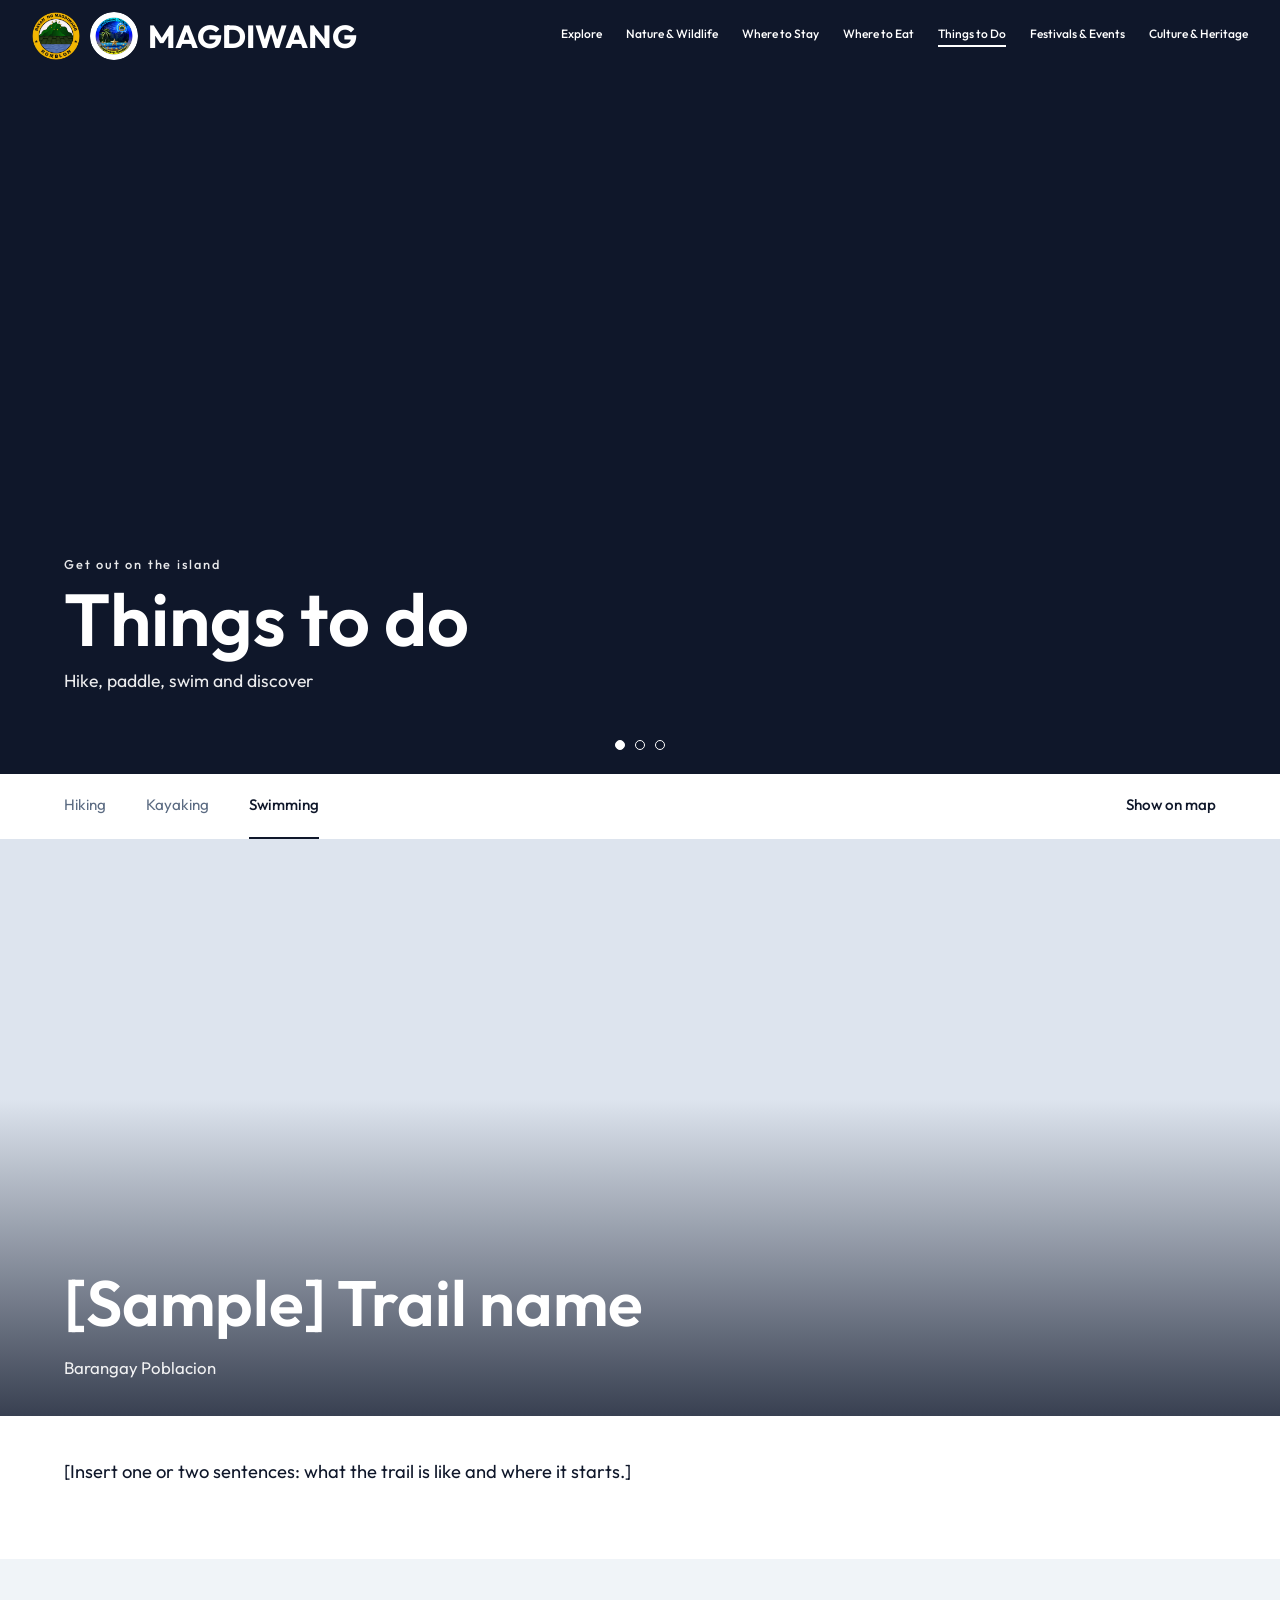
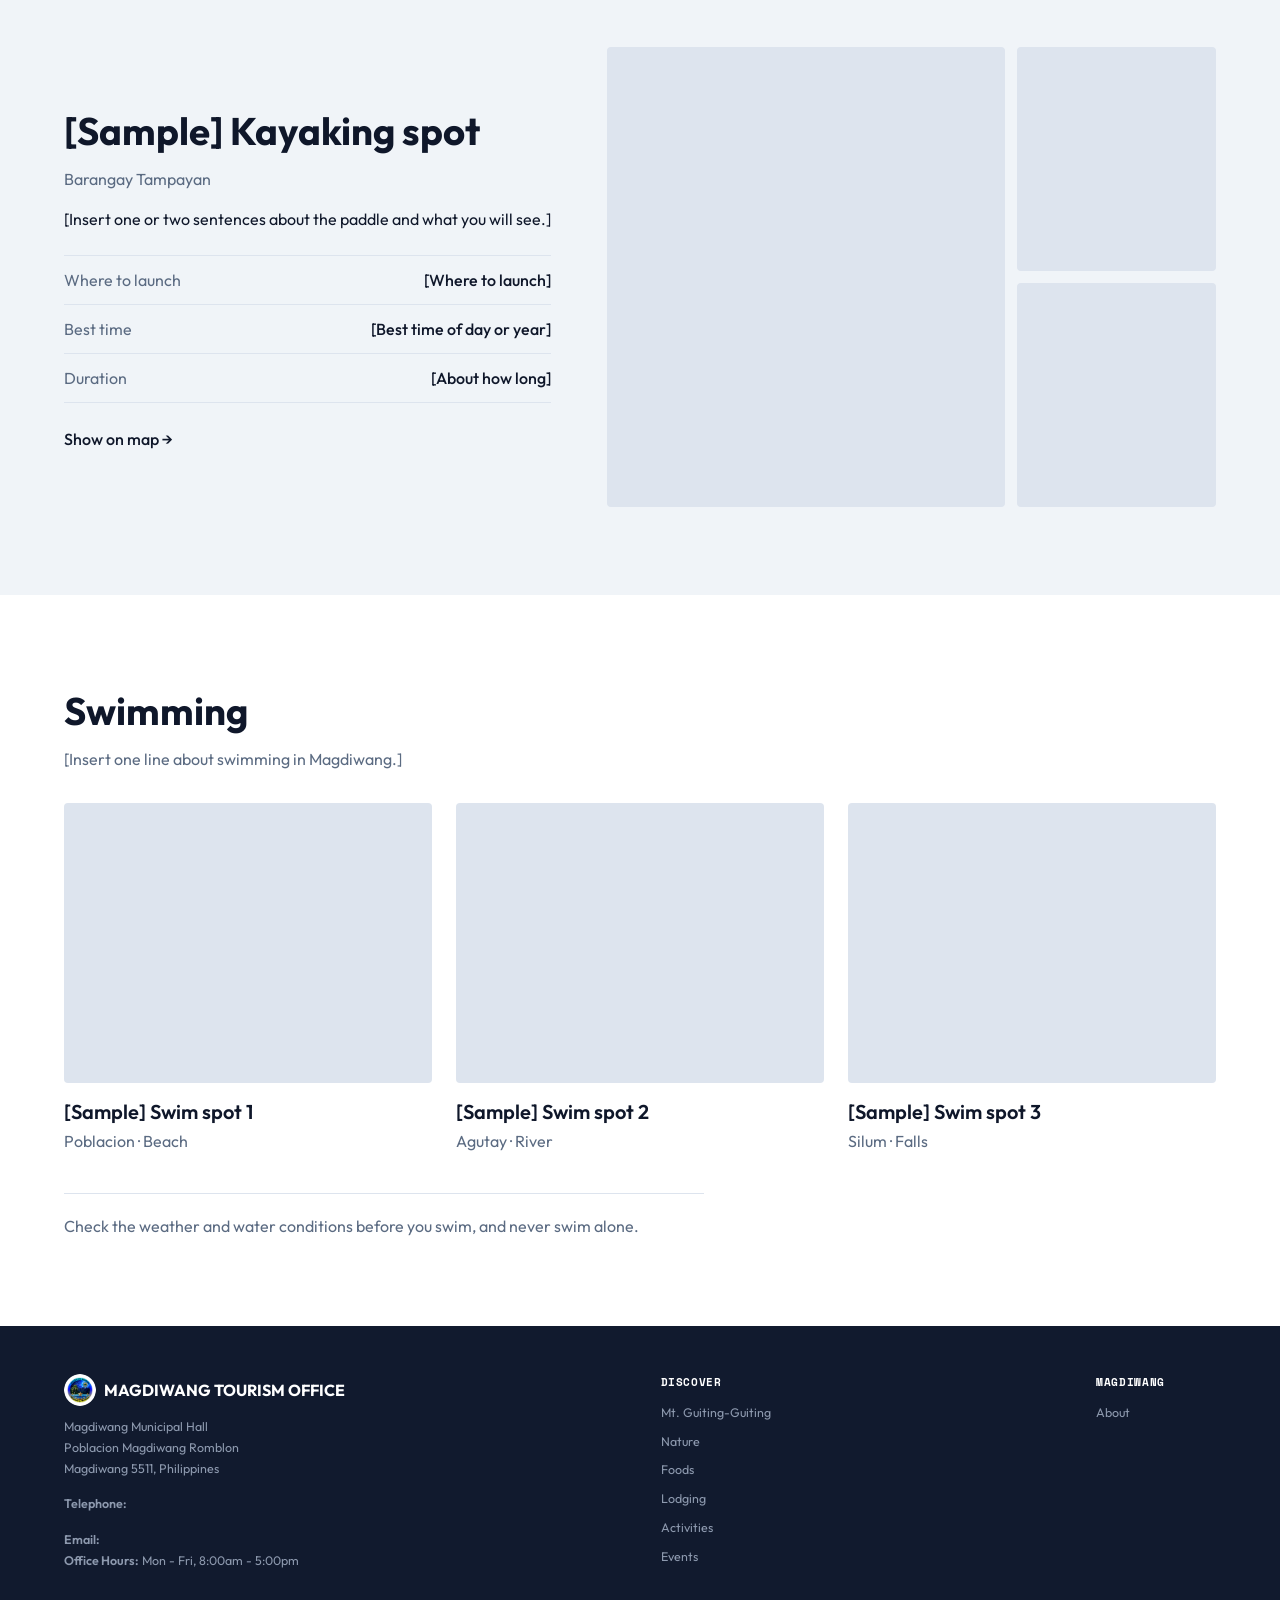
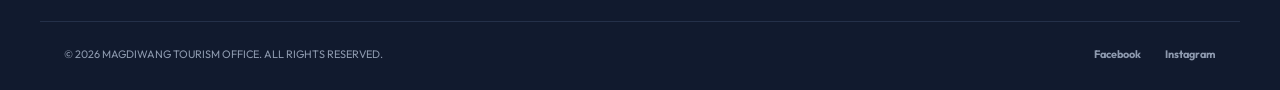
==== html/activities.html @ d54a593f "added a pwa feature for offline viewing" ====
<!DOCTYPE html>
<html lang="en">
<head>
  <meta charset="utf-8">
  <meta name="viewport" content="width=device-width, initial-scale=1">
  <title>Activities | Magdiwang Tourism Office</title>
  <meta name="description" content="Hiking, kayaking and swimming in Magdiwang, Sibuyan Island, Romblon.">
  <meta name="theme-color" content="#0f172a">
  <link rel="manifest" href="../manifest.webmanifest">
  <link rel="icon" type="image/x-icon" href="../assets/tourism-logo.ico">
  <link rel="preconnect" href="https://fonts.googleapis.com">
  <link rel="preconnect" href="https://fonts.gstatic.com" crossorigin>
  <link href="https://fonts.googleapis.com/css2?family=Outfit:wght@300;400;500;600;700&family=Space+Mono:wght@700&family=Permanent+Marker&display=swap" rel="stylesheet">
  <link rel="stylesheet" href="../style/index.css">
  <link rel="stylesheet" href="../style/activities.css">
</head>
<body>

  <header class="nav">
    <a class="nav__logos" href="../index.html" aria-label="Magdiwang Tourism home">
      <img src="../assets/Magdiwang-seal.png" alt="Municipality of Magdiwang seal">
      <img src="../assets/tourism-logo.png" alt="Magdiwang Tourism logo">
      <h1>MAGDIWANG</h1>
    </a>
    <button class="nav__toggle" aria-label="Toggle menu" aria-expanded="false">&#9776;</button>
    <nav class="nav__links" id="menu">
        <a href="explore.html">Explore</a>
        <a href="nature.html">Nature & Wildlife</a>
        <a href="lodging.html">Where to Stay</a>
        <a href="foods.html">Where to Eat</a>
        <a href="activities.html" aria-current="page">Things to Do</a>
        <a href="events.html">Festivals & Events</a>
        <a href="culture.html">Culture & Heritage</a>
    </nav>
  </header>

  <main>
    <section class="ahero" aria-roledescription="carousel" aria-label="Photos of activities in Magdiwang">
      <div class="ahero__track" id="slides">
        <div class="ahero__slide" style="background-image:url('../assets/activities-hero-1.webp')"></div>
        <div class="ahero__slide" style="background-image:url('../assets/activities-hero-2.webp')"></div>
        <div class="ahero__slide" style="background-image:url('../assets/activities-hero-3.webp')"></div>
      </div>
      <div class="ahero__text">
        <p class="ahero__eyebrow">Get out on the island</p>
        <h1>Things to do</h1>
        <p>Hike, paddle, swim and discover</p>
      </div>
      <div class="ahero__dots" id="dots" role="group" aria-label="Choose a photo"></div>
    </section>

    <div class="asub">
      <div class="wrap asub__in" id="subnav">
        <a href="#hiking" class="on">Hiking</a>
        <a href="#kayaking">Kayaking</a>
        <a href="#swimming">Swimming</a>
        <a class="asub__map" href="../index.html#map-section">Show on map</a>
      </div>
    </div>

    <section class="hike" id="hiking" aria-labelledby="hike-title">
      <div class="hike__photo" id="hike-photo" role="img" aria-label="Hiking trail">
        <div class="wrap hike__label"><h2 id="hike-title"></h2><p id="hike-place"></p></div>
      </div>
      <div class="wrap"><p class="hike__desc" id="hike-desc"></p></div>
    </section>

    <section class="kayak" id="kayaking" aria-labelledby="kayak-title">
      <div class="wrap kayak__grid">
        <div class="kayak__text">
          <h2 id="kayak-title"></h2>
          <p class="kayak__place" id="kayak-place"></p>
          <p id="kayak-desc"></p>
          <dl class="kayak__facts" id="kayak-facts"></dl>
          <a class="kayak__map" href="../index.html#map-section">Show on map &rarr;</a>
        </div>
        <div class="kayak__photos" id="kayak-photos"></div>
      </div>
    </section>

    <section class="swim" id="swimming" aria-labelledby="swim-title">
      <div class="wrap">
        <h2 id="swim-title">Swimming</h2>
        <p class="lead" id="swim-intro"></p>
        <div class="swim__row" id="swim-row"></div>
        <p class="swim__note" id="swim-note"></p>
      </div>
    </section>
  </main>

  <footer class="footer" id="contact">
    <div class="wrap footer__grid">
      <div class="footer__office">
        <div class="footer__brand">
          <img src="../assets/tourism-logo.png" alt="">
          <strong>MAGDIWANG TOURISM OFFICE</strong>
        </div>
        <p>Magdiwang Municipal Hall<br>Poblacion Magdiwang Romblon<br>Magdiwang 5511, Philippines</p>
        <p class="footer__contact"><b>Telephone:</b></p>
        <p class="footer__contact"><b>Email:</b><br><b>Office Hours:</b> Mon - Fri, 8:00am - 5:00pm</p>
      </div>
      <div class="footer__col">
        <h4>DISCOVER</h4>
        <a href="../index.html#tourist-spot">Mt. Guiting-Guiting</a>
        <a href="../index.html#nature">Nature</a>
        <a href="foods.html">Foods</a>
        <a href="lodging.html">Lodging</a>
        <a href="activities.html">Activities</a>
        <a href="../index.html#events">Events</a>
      </div>
      <div class="footer__col">
        <h4>MAGDIWANG</h4>
        <a href="../index.html#about">About</a>
      </div>
    </div>
    <div class="wrap footer__bottom">
      <span>&copy; <span id="year">2026</span> MAGDIWANG TOURISM OFFICE. ALL RIGHTS RESERVED.</span>
      <span class="footer__social"><a href="https://www.facebook.com/profile.php?id=61583923357666">Facebook</a><a href="#">Instagram</a></span>
    </div>
  </footer>

  <script src="../data/activities.js"></script>
  <script src="../js/main.js"></script>
  <script src="../js/activities.js"></script>
</body>
</html>
---- style/index.css ----
:root {
  --navy: #0f172a;
  --navy-2: #111a2e;
  --bg-soft: #f0f4f8;
  --text: #0f172a;
  --muted: #5b6b82;
  --font: "Outfit", system-ui, -apple-system, "Segoe UI", sans-serif;
  --font-mono: "Space Mono", ui-monospace, monospace;
  --font-brand: "Permanent Marker", "Outfit", sans-serif; /* swap for your brand font or logo image */
  --radius: 14px;
}
 
* { box-sizing: border-box; margin: 0; padding: 0; }
html { scroll-behavior: smooth; scroll-padding-top: 72px; }
body { font-family: var(--font); color: var(--text); background: #fff; line-height: 1.5; }
img { display: block; max-width: 100%; }
a { color: inherit; text-decoration: none; }
.wrap { max-width: 1200px; margin: 0 auto; padding: 0 24px; }
 
/* Nav */
.nav {
  position: sticky; top: 0; z-index: 50; height: 72px;
  display: flex; align-items: center; justify-content: space-between;
  padding: 0 32px; background: var(--navy); color: #fff;
}
.nav__logos { display: flex; gap: 10px; }
.nav__logos img { width: 48px; height: 48px; object-fit: contain; border-radius: 50%; }
.nav__links { display: flex; gap: 24px; font-size: 12px; font-weight: 500; }
.nav__links a:hover { opacity: .75; }
.nav__toggle { display: none; background: none; border: 0; color: #fff; font-size: 26px; cursor: pointer; }
 
/* Hero */
/* Hero (sliding) */
.hero {
  position: relative; min-height: 100vh; overflow: hidden;
  display: grid; place-items: center; text-align: center; color: #fff;
  background: var(--navy); padding: 80px 24px;
}
.hero__track { position: absolute; inset: 0; }
.hero__slide {
  position: absolute; inset: 0;
  background-size: cover; background-position: center;
  opacity: 0; transition: opacity 1.2s ease;
}
.hero__slide.on { opacity: 1; }
@media (prefers-reduced-motion: reduce) { .hero__slide { transition: none; } }
.hero::before { content: ""; position: absolute; inset: 0; z-index: 1; background: linear-gradient(rgba(15,23,42,.45), rgba(15,23,42,.55)); }
.hero__text { position: relative; z-index: 2; }
.hero__dots { position: absolute; z-index: 3; left: 0; right: 0; bottom: 24px; display: flex; justify-content: center; gap: 10px; }
.hero__dots button { width: 10px; height: 10px; padding: 0; border-radius: 50%; border: 1.5px solid #fff; background: transparent; cursor: pointer; }
.hero__dots button[aria-current="true"] { background: #fff; }
@media (prefers-reduced-motion: reduce) { .hero__track { transition: none; } }
.hero h1 { display: flex; flex-direction: column; font-weight: 300; }
.hero__light { font-size: clamp(2rem, 6vw, 3.6rem); letter-spacing: .04em; }
.hero__brand { font-family: var(--font-brand); font-size: clamp(2.6rem, 8vw, 5rem); font-style: italic; letter-spacing: .02em; line-height: 1.1; }
.hero p { margin: 18px 0 32px; font-size: 1.05rem; opacity: .9; }
.hero__btns { display: flex; gap: 16px; justify-content: center; flex-wrap: wrap; }
 
.btn {
  display: inline-block; padding: 14px 32px; border-radius: 999px;
  font-size: .95rem; font-weight: 500; transition: background .2s, color .2s;
}
.btn--outline { border: 1.5px solid rgba(255,255,255,.85); color: #fff; }
.btn--outline:hover { background: #fff; color: var(--navy); }
.btn--white { background: #fff; color: var(--navy); border-radius: 4px; padding: 12px 24px; font-size: .85rem; }
.btn--white:hover { background: #e2e8f0; }
 
/* Discover */
.discover { background: var(--bg-soft); padding: 90px 0; }
.discover h2, .gallery h2 { font-size: 2.2rem; font-weight: 700; }
.lead { color: var(--muted); margin: 8px 0 48px; }
.cards { display: grid; grid-template-columns: repeat(3, 1fr); gap: 24px; }
.card {
  position: relative; aspect-ratio: 1 / 1.04; overflow: hidden; border-radius: var(--radius);
  background: var(--navy); color: #fff; display: flex; align-items: flex-end;
  box-shadow: 0 6px 18px rgba(15,23,42,.18); transition: transform .25s;
}
.card:hover { transform: translateY(-4px); }
.card img { position: absolute; inset: 0; width: 100%; height: 100%; object-fit: cover; transition: transform .5s; }
.card:hover img { transform: scale(1.05); }
.card::after { content: ""; position: absolute; inset: 0; background: linear-gradient(to top, rgba(10,16,30,.88) 5%, rgba(10,16,30,.1) 65%); }
.card__body { position: relative; z-index: 2; padding: 22px; }
.pill {
  position: absolute; top: 16px; right: 16px; z-index: 2; padding: 4px 14px;
  border: 1px solid rgba(255,255,255,.8); border-radius: 999px; font-size: .78rem;
  background: rgba(255,255,255,.12); backdrop-filter: blur(4px);
}
.meta { display: flex; justify-content: space-between; font-family: var(--font-mono); font-size: .62rem; letter-spacing: .04em; opacity: .9; }
.card h3 { font-size: 1.5rem; margin: 4px 0 6px; font-weight: 600; }
.card p { font-size: .82rem; line-height: 1.45; opacity: .92; }
 
/* About */
.about {
  min-height: 380px; display: flex; align-items: flex-start; padding: 40px 0; color: #fff;
  background: linear-gradient(rgba(11, 13, 19, 0.80), rgba(11, 13, 19, 0.80)), url("../assets/about.webp") center / cover, #2a303b;
}
.about h2 { font-size: 2.2rem; font-weight: 700; margin-bottom: 18px; }
 
/* CTA */
.cta {
  text-align: center; color: #fff; padding: 100px 24px; min-height: 320px;
  background: linear-gradient(rgba(15,23,42,.55), rgba(15,23,42,.65)), url("../assets/cta.webp") center / cover, var(--navy);
}
.cta h2 { font-size: clamp(1.7rem, 4vw, 2.2rem); max-width: 520px; margin: 0 auto 14px; font-weight: 600; }
.cta p { margin-bottom: 22px; font-size: .9rem; }
 
/* Footer */
.footer { background: var(--navy-2); color: #cbd5e1; padding: 48px 0 28px; font-size: .78rem; }
.footer__grid { display: flex; justify-content: space-between; gap: 40px; flex-wrap: wrap; }
.footer__brand { display: flex; align-items: center; gap: 8px; color: #fff; font-size: 1rem; margin-bottom: 10px; }
.footer__brand img { width: 32px; height: 32px; border-radius: 50%; }
.footer__office p { margin-bottom: 14px; color: #8d99ae; line-height: 1.7; }
.footer__contact b { color: #8d99ae; font-weight: 600; }
.footer__col { display: flex; flex-direction: column; gap: 10px; min-width: 120px; }
.footer__col h4 { font-family: var(--font-mono); font-size: .68rem; color: #fff; letter-spacing: .06em; margin-bottom: 4px; }
.footer__col a { color: #8d99ae; }
.footer__col a:hover { color: #fff; }
.footer__bottom {
  display: flex; justify-content: space-between; gap: 16px; flex-wrap: wrap;
  margin-top: 36px; padding-top: 24px; border-top: 1px solid #243049; font-size: .68rem; color: #8d99ae;
}
.footer__social { display: flex; gap: 24px; font-weight: 700; }
.footer__social a:hover { color: #fff; }
 
/* Responsive */
@media (max-width: 960px) { .cards { grid-template-columns: repeat(2, 1fr); } }
@media (max-width: 720px) {
  .nav { padding: 0 16px; }
  .nav__toggle { display: block; }
  .nav__links {
    display: none; position: absolute; top: 72px; left: 0; right: 0;
    flex-direction: column; gap: 0; background: var(--navy); padding: 8px 24px 16px;
  }
  .nav__links.open { display: flex; }
  .nav__links a { padding: 12px 0; border-bottom: 1px solid #1f2a44; }
  .cards { grid-template-columns: 1fr; }
  .card { aspect-ratio: 1 / .9; }
}

/* ===== Mobile bottom tab bar =====
   Paste at the END of style/index.css (it loads on every page). */
.tabbar { display: none; }

@media (max-width: 720px) {
  .tabbar {
    position: fixed; left: 0; right: 0; bottom: 0; z-index: 60;
    display: flex; background: var(--navy); border-top: 1px solid #1f2a44;
    padding-bottom: env(safe-area-inset-bottom, 0px);
  }
  .tabbar a {
    flex: 1; display: flex; flex-direction: column; align-items: center; gap: 3px;
    padding: 9px 0 10px; font-size: .68rem; font-weight: 500; letter-spacing: .02em;
    color: #8d99ae; border-top: 2px solid transparent; margin-top: -1px;
  }
  .tabbar svg {
    width: 22px; height: 22px; fill: none; stroke: currentColor;
    stroke-width: 1.8; stroke-linecap: round; stroke-linejoin: round;
  }
  .tabbar a[aria-current="page"] { color: #fff; border-top-color: #fff; }

  /* keep the footer from hiding behind the bar */
  .footer { padding-bottom: calc(28px + 64px + env(safe-area-inset-bottom, 0px)); }
}
---- style/activities.css ----
/* Activities page: builds on index.css (nav, footer, variables) */
.nav__links a[aria-current="page"] { opacity: 1; border-bottom: 2px solid #fff; padding-bottom: 2px; }
h2 { font-size: 2.4rem; font-weight: 700; }
.lead { color: var(--muted); margin: 6px 0 32px; }

/* Sliding hero, no buttons */
.ahero { position: relative; min-height: 78vh; overflow: hidden; color: #fff; display: grid; align-items: end; background: var(--navy); }
.ahero__track { position: absolute; inset: 0; display: flex; transition: transform .8s ease; }
.ahero__slide { flex: 0 0 100%; background-size: cover; background-position: center; }
.ahero::before { content: ""; position: absolute; inset: 0; z-index: 1; background: linear-gradient(to top, rgba(15,23,42,.8), rgba(15,23,42,.25) 65%); }
.ahero__text { position: relative; z-index: 2; max-width: 1200px; width: 100%; margin: 0 auto; padding: 0 24px 80px; }
.ahero__eyebrow { font-size: .8rem; letter-spacing: .14em; font-weight: 500; opacity: .9; }
.ahero__text h1 { font-size: clamp(2.6rem, 8vw, 4.6rem); font-weight: 600; margin-top: 6px; line-height: 1.05; }
.ahero__text p:last-child { margin-top: 10px; font-size: 1.1rem; opacity: .92; }
.ahero__dots { position: absolute; z-index: 3; left: 0; right: 0; bottom: 24px; display: flex; justify-content: center; gap: 10px; }
.ahero__dots button { width: 10px; height: 10px; padding: 0; border-radius: 50%; border: 1.5px solid #fff; background: transparent; cursor: pointer; }
.ahero__dots button[aria-current="true"] { background: #fff; }

/* Sticky activity bar */
.asub { position: sticky; top: 72px; z-index: 40; background: #fff; border-bottom: 1px solid #dde4ee; }
.asub__in { display: flex; gap: 40px; align-items: center; }
.asub__in a { padding: 20px 0; font-size: .95rem; color: var(--muted); border-bottom: 2px solid transparent; }
.asub__in a.on { color: var(--text); border-bottom-color: var(--navy); font-weight: 500; }
.asub__map { margin-left: auto; color: var(--text) !important; font-weight: 500; }
.asub__map:hover { text-decoration: underline; }
section[id] { scroll-margin-top: 130px; }

/* Hiking: full-bleed photo, label on the image, one description below */
.hike__photo { position: relative; min-height: 64vh; display: flex; align-items: flex-end; color: #fff; background: #dde4ee center / cover no-repeat; }
.hike__photo::before { content: ""; position: absolute; inset: 0; background: linear-gradient(to top, rgba(15,23,42,.8), rgba(15,23,42,0) 55%); }
.hike__label { position: relative; width: 100%; padding-bottom: 36px; }
.hike__label h2 { font-size: clamp(2.4rem, 6vw, 4rem); font-weight: 600; }
.hike__label p { font-size: 1.05rem; opacity: .92; margin-top: 4px; }
.hike__desc { max-width: 640px; padding: 40px 0 72px; font-size: 1.15rem; line-height: 1.7; }

/* Kayaking: text left, photos right */
.kayak { background: var(--bg-soft); padding: 88px 0; }
.kayak__grid { display: grid; grid-template-columns: minmax(0, 1fr) minmax(0, 1.25fr); gap: 56px; align-items: center; }
.kayak__place { color: var(--muted); margin: 6px 0 16px; }
.kayak__facts { margin: 24px 0; border-top: 1px solid #dde4ee; }
.kayak__facts div { display: flex; justify-content: space-between; gap: 16px; padding: 12px 0; border-bottom: 1px solid #dde4ee; }
.kayak__facts dt { color: var(--muted); }
.kayak__facts dd { font-weight: 500; text-align: right; }
.kayak__map { font-weight: 500; }
.kayak__map:hover { text-decoration: underline; }
.kayak__photos { display: grid; grid-template-columns: 2fr 1fr; grid-template-rows: 1fr 1fr; gap: 12px; height: 460px; }
.kayak__photos div { background: #dde4ee center / cover no-repeat; border-radius: 4px; min-height: 0; }
.kayak__photos div:first-child { grid-row: 1 / 3; }

/* Swimming: three spots */
.swim { padding: 88px 0; }
.swim__row { display: grid; grid-template-columns: repeat(3, minmax(0, 1fr)); gap: 24px; }
.swim__photo { height: 280px; background: #dde4ee center / cover no-repeat; border-radius: 4px; }
.swim__name { font-size: 1.25rem; font-weight: 600; margin-top: 14px; }
.swim__meta { color: var(--muted); margin-top: 2px; }
.swim__note { margin-top: 40px; padding-top: 20px; border-top: 1px solid #dde4ee; color: var(--muted); max-width: 640px; }

@media (max-width: 900px) {
  .kayak__grid { grid-template-columns: 1fr; gap: 32px; }
  .kayak__photos { height: 340px; }
  .swim__row { grid-template-columns: 1fr; }
  .swim__photo { height: 220px; }
}
@media (max-width: 720px) {
  .ahero { min-height: 62vh; }
  .asub__in { gap: 20px; }
  .asub__in a { font-size: .85rem; }
  .hike__photo { min-height: 50vh; }
  .kayak, .swim { padding: 56px 0; }
  h2 { font-size: 2rem; }
}
@media (prefers-reduced-motion: reduce) { .ahero__track { transition: none; } }
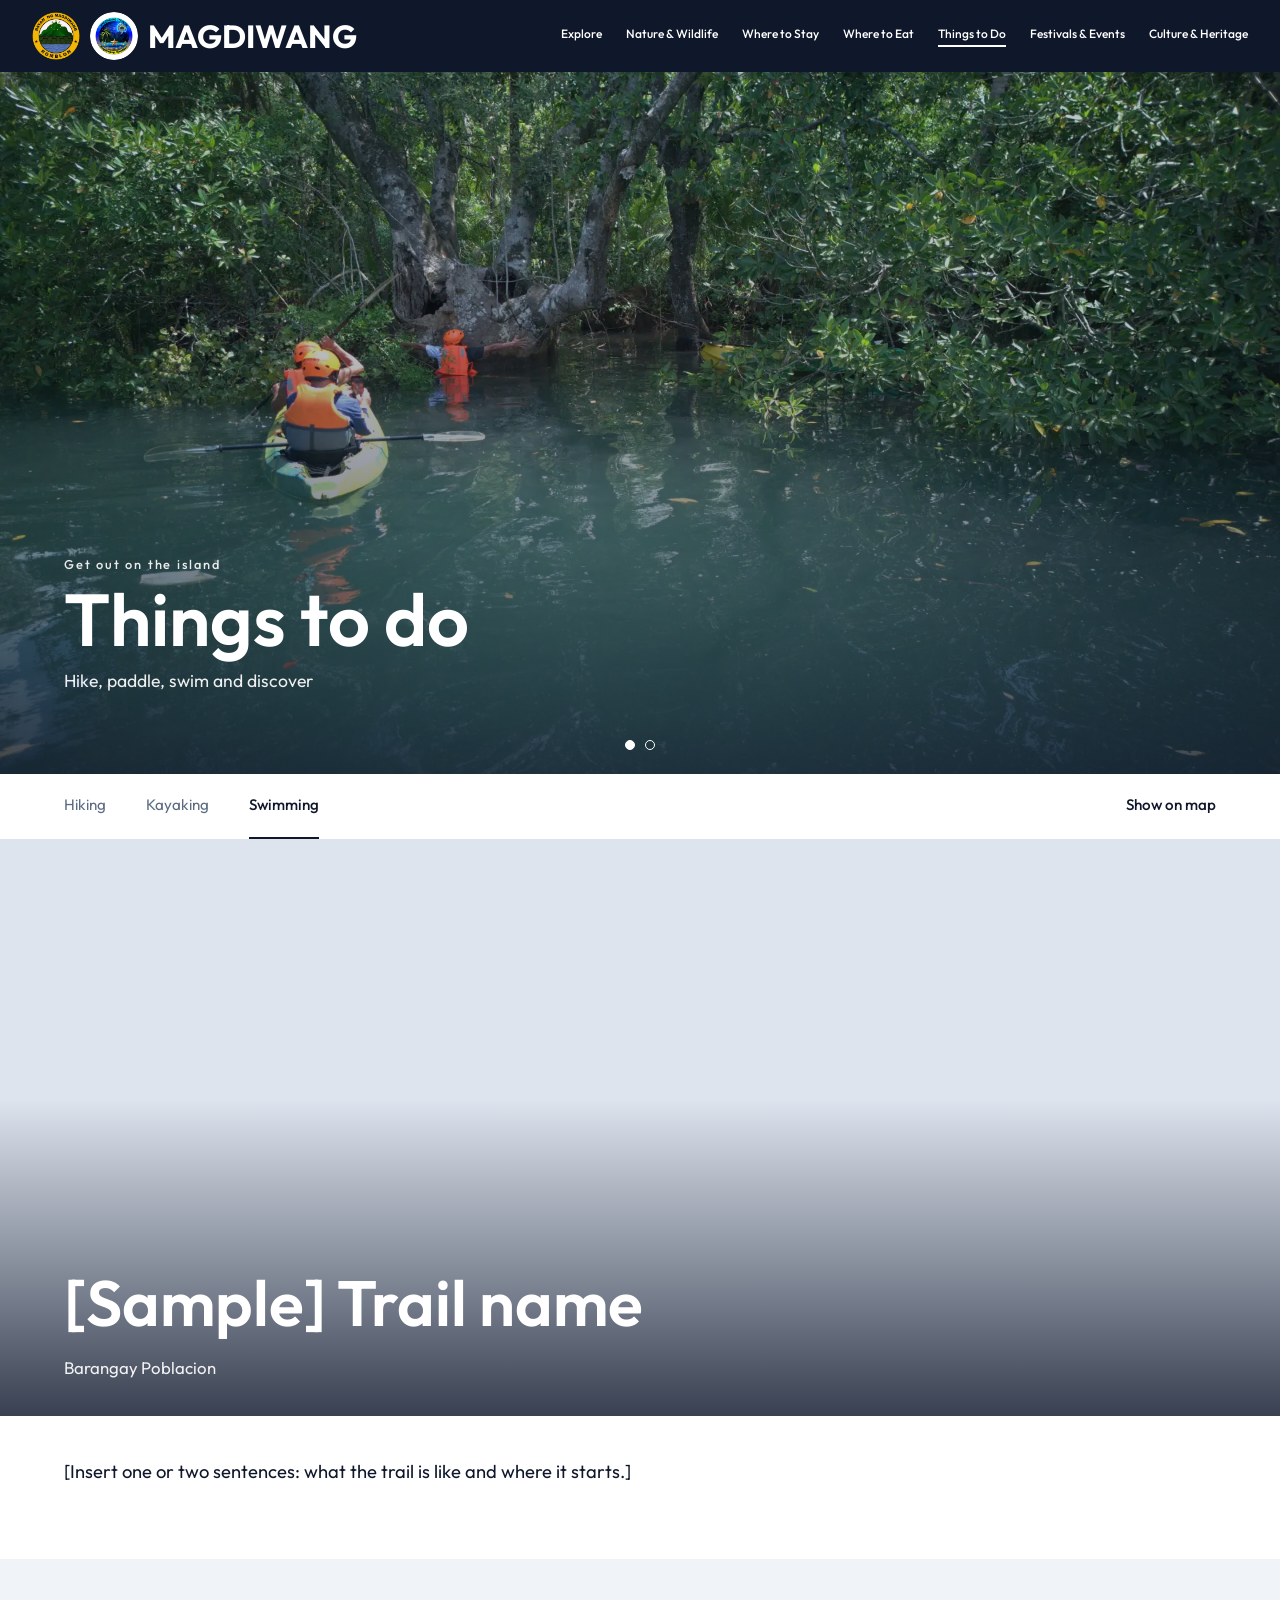
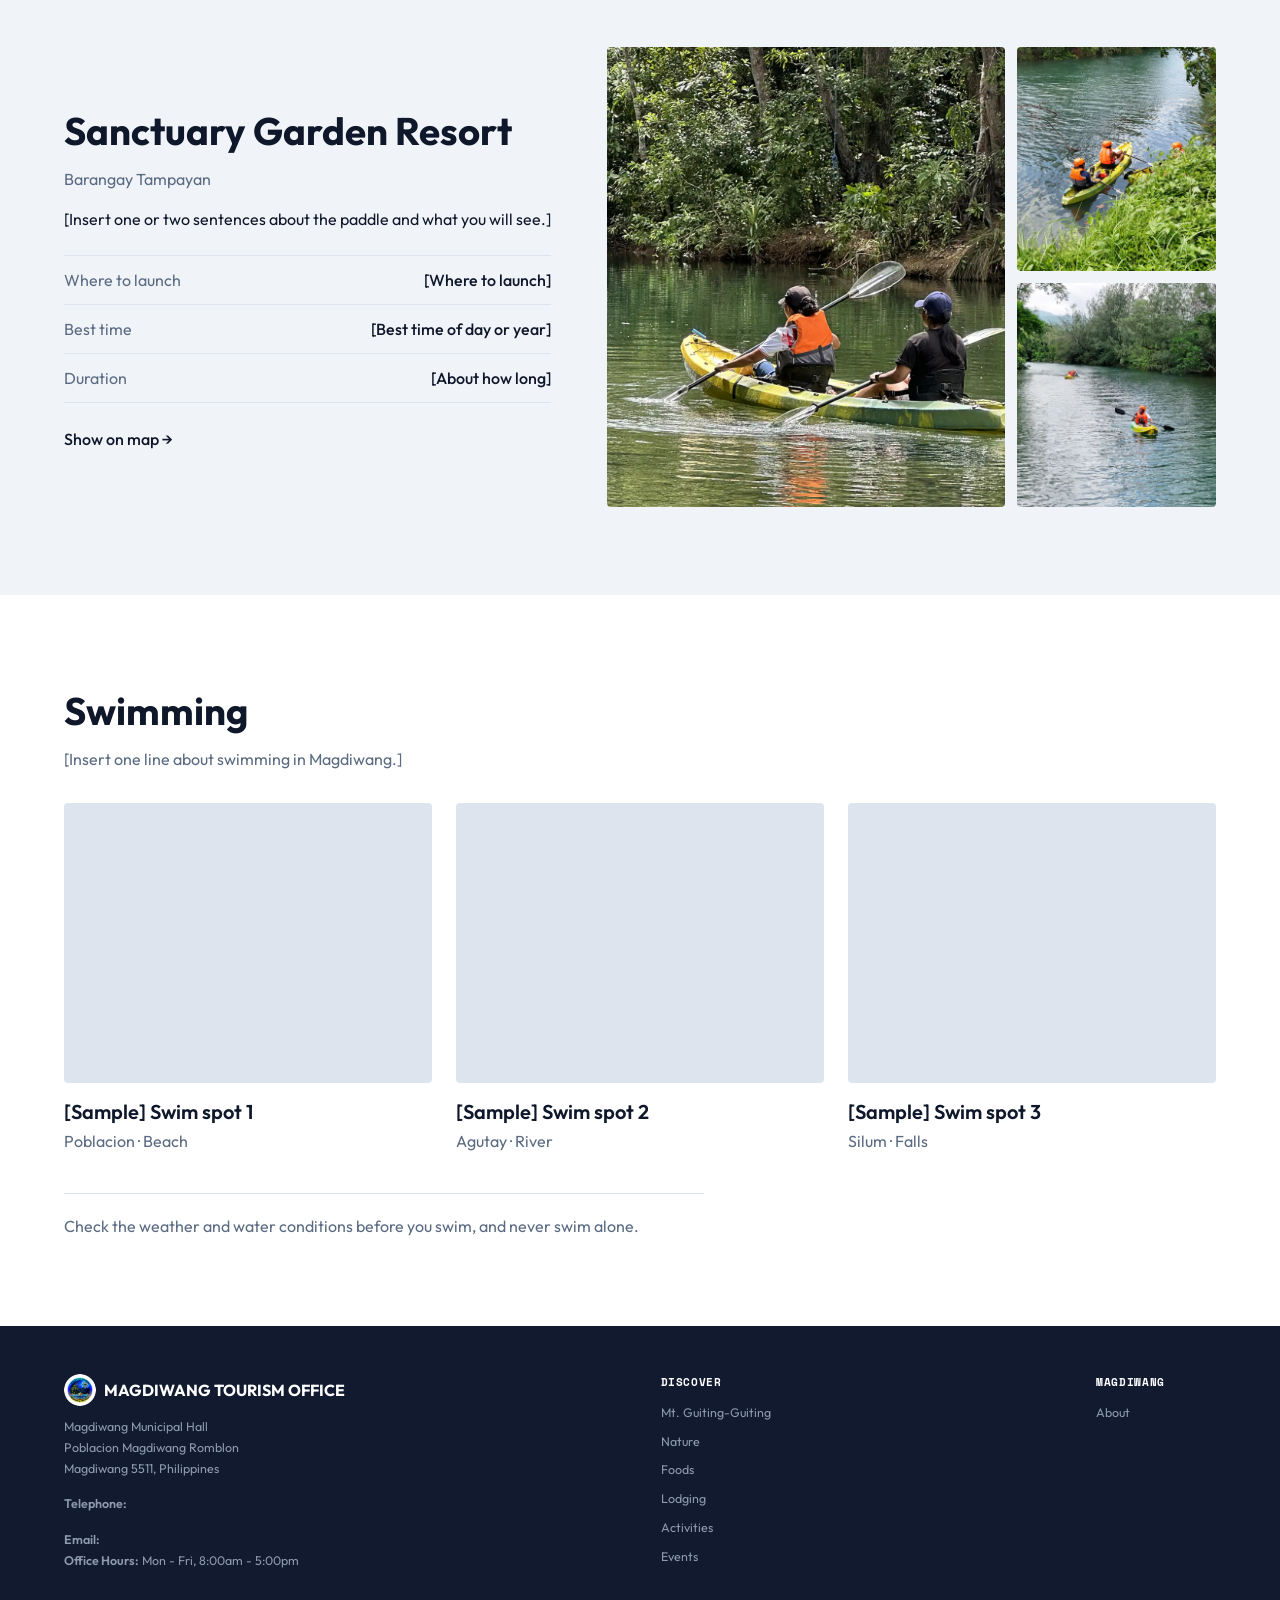
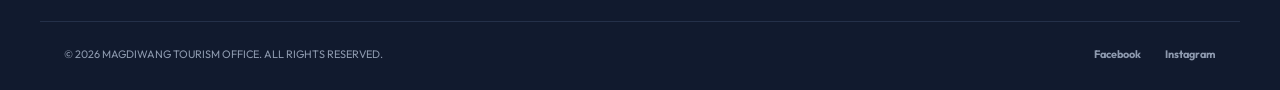
==== commit b462f385: "added new contents" ====
--- a/html/activities.html
+++ b/html/activities.html
@@ -2,7 +2,7 @@
 <html lang="en">
 <head>
   <meta charset="utf-8">
-  <meta name="viewport" content="width=device-width, initial-scale=1">
+  <meta name="viewport" content="width=device-width, initial-scale=1, viewport-fit=cover">
   <title>Activities | Magdiwang Tourism Office</title>
   <meta name="description" content="Hiking, kayaking and swimming in Magdiwang, Sibuyan Island, Romblon.">
   <meta name="theme-color" content="#0f172a">
@@ -37,9 +37,9 @@
   <main>
     <section class="ahero" aria-roledescription="carousel" aria-label="Photos of activities in Magdiwang">
       <div class="ahero__track" id="slides">
-        <div class="ahero__slide" style="background-image:url('../assets/activities-hero-1.webp')"></div>
-        <div class="ahero__slide" style="background-image:url('../assets/activities-hero-2.webp')"></div>
-        <div class="ahero__slide" style="background-image:url('../assets/activities-hero-3.webp')"></div>
+        <div class="ahero__slide" style="background-image:url('../assets/activities/hero.webp')"></div>
+        <div class="ahero__slide" style="background-image:url('../assets/activities/hero-2.webp')"></div>
+      <!-- <div class="ahero__slide" style="background-image:url('../assets/activities-hero-3.webp')"></div> -->  
       </div>
       <div class="ahero__text">
         <p class="ahero__eyebrow">Get out on the island</p>
--- a/style/index.css
+++ b/style/index.css
@@ -40,7 +40,7 @@
 .hero__slide {
   position: absolute; inset: 0;
   background-size: cover; background-position: center;
-  opacity: 0; transition: opacity 1.2s ease;
+  opacity: 0; transition: opacity 0.8s ease;
 }
 .hero__slide.on { opacity: 1; }
 @media (prefers-reduced-motion: reduce) { .hero__slide { transition: none; } }
@@ -92,14 +92,14 @@
 /* About */
 .about {
   min-height: 380px; display: flex; align-items: flex-start; padding: 40px 0; color: #fff;
-  background: linear-gradient(rgba(11, 13, 19, 0.80), rgba(11, 13, 19, 0.80)), url("../assets/about.webp") center / cover, #2a303b;
+  background: linear-gradient(rgba(11, 13, 19, 0.80), rgba(11, 13, 19, 0.80)), url("../assets/homepage/about.webp") center / cover, #2a303b;
 }
 .about h2 { font-size: 2.2rem; font-weight: 700; margin-bottom: 18px; }
  
 /* CTA */
 .cta {
   text-align: center; color: #fff; padding: 100px 24px; min-height: 320px;
-  background: linear-gradient(rgba(15,23,42,.55), rgba(15,23,42,.65)), url("../assets/cta.webp") center / cover, var(--navy);
+  background: linear-gradient(rgba(15,23,42,.55), rgba(15,23,42,.65)), url("../assets/homepage/cta.webp") center / cover, var(--navy);
 }
 .cta h2 { font-size: clamp(1.7rem, 4vw, 2.2rem); max-width: 520px; margin: 0 auto 14px; font-weight: 600; }
 .cta p { margin-bottom: 22px; font-size: .9rem; }
@@ -160,4 +160,28 @@
 
   /* keep the footer from hiding behind the bar */
   .footer { padding-bottom: calc(28px + 64px + env(safe-area-inset-bottom, 0px)); }
+}
+
+/* ===== Install prompt banner =====
+   Paste at the END of style/index.css. Sits just above the mobile tab bar. */
+.install { display: none; }
+
+@media (max-width: 720px) {
+  .install {
+    position: fixed; left: 12px; right: 12px; z-index: 61;
+    bottom: calc(64px + 8px + env(safe-area-inset-bottom, 0px));
+    display: flex; align-items: center; gap: 10px;
+    padding: 12px 12px 12px 16px; border-radius: 12px;
+    background: var(--navy); color: #fff; border: 1px solid #2a3a5c;
+    box-shadow: 0 8px 24px rgba(15,23,42,.35);
+  }
+  .install p { flex: 1; font-size: .85rem; line-height: 1.35; margin: 0; }
+  .install__go {
+    border: 0; border-radius: 999px; padding: 8px 16px; cursor: pointer;
+    background: #fff; color: var(--navy); font: inherit; font-size: .85rem; font-weight: 600;
+  }
+  .install__x {
+    border: 0; background: none; color: #cbd5e1; cursor: pointer;
+    font-size: 1.4rem; line-height: 1; padding: 0 4px;
+  }
 }
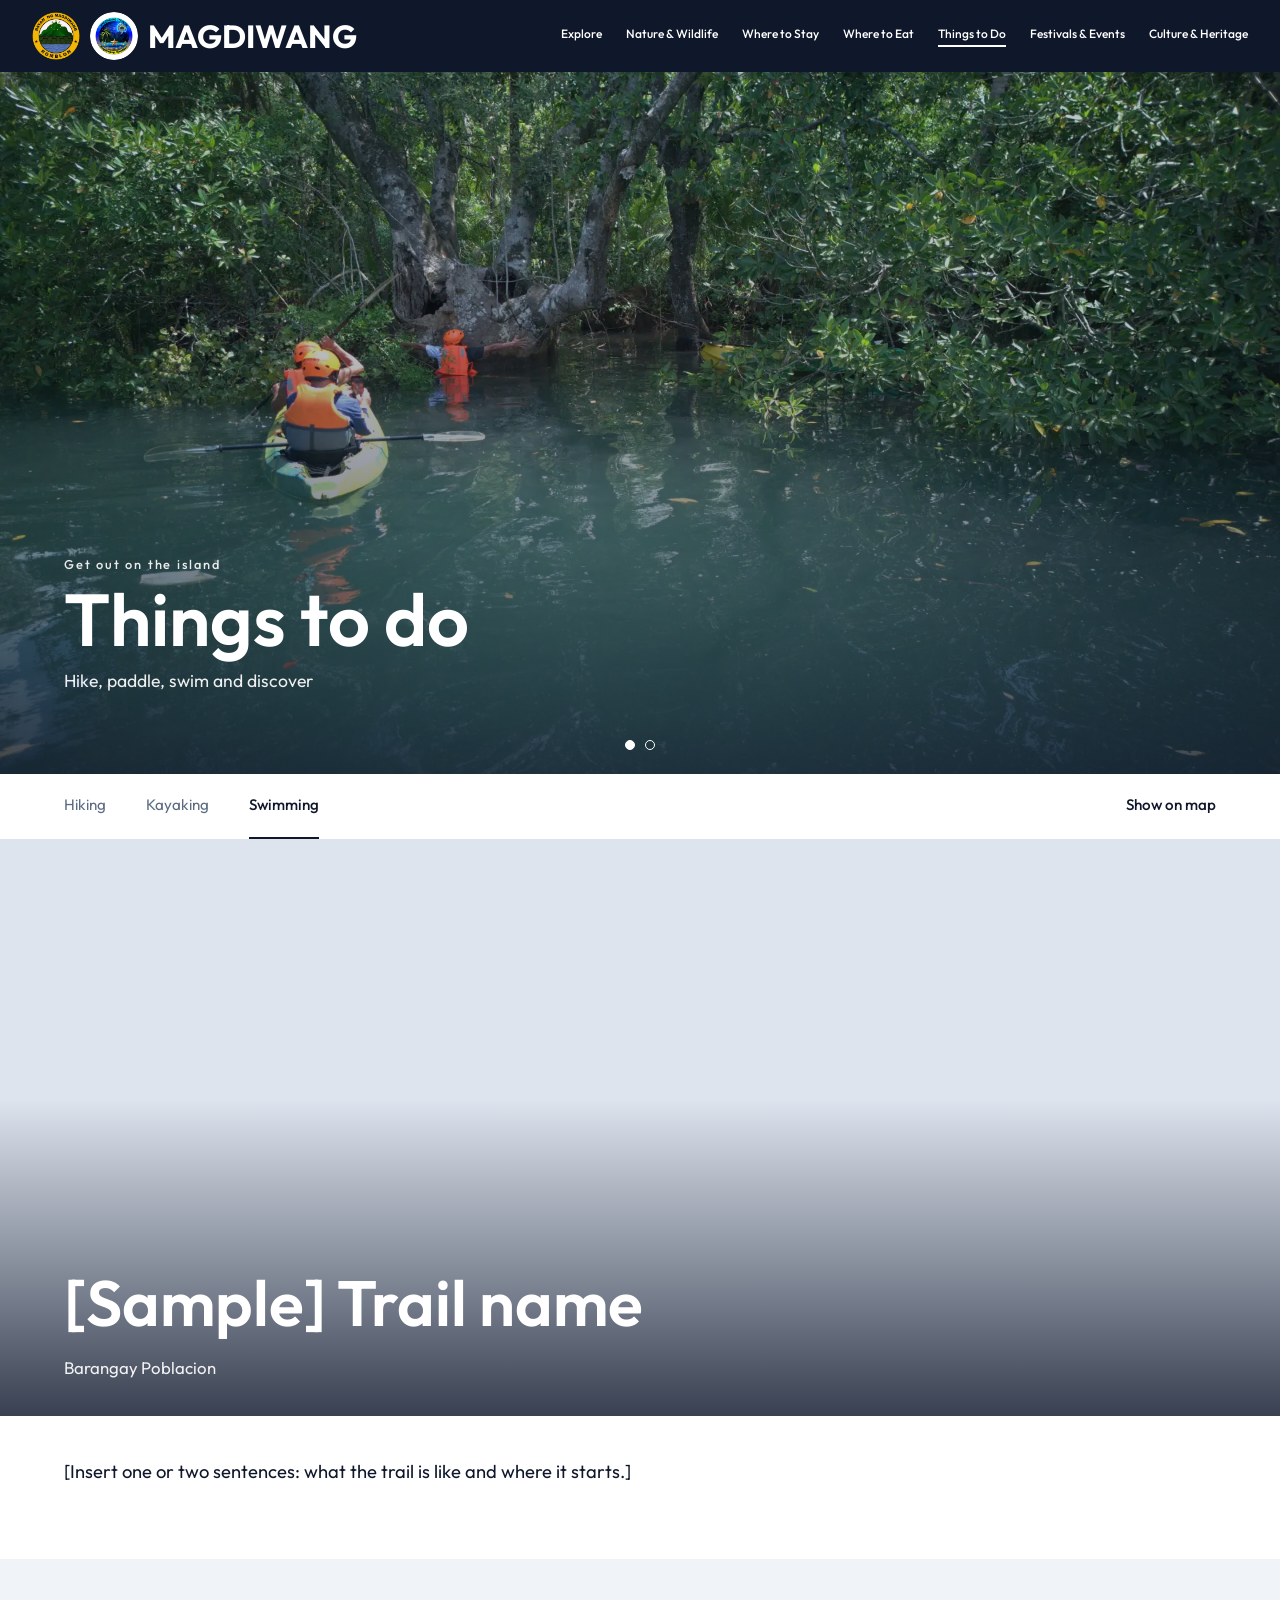
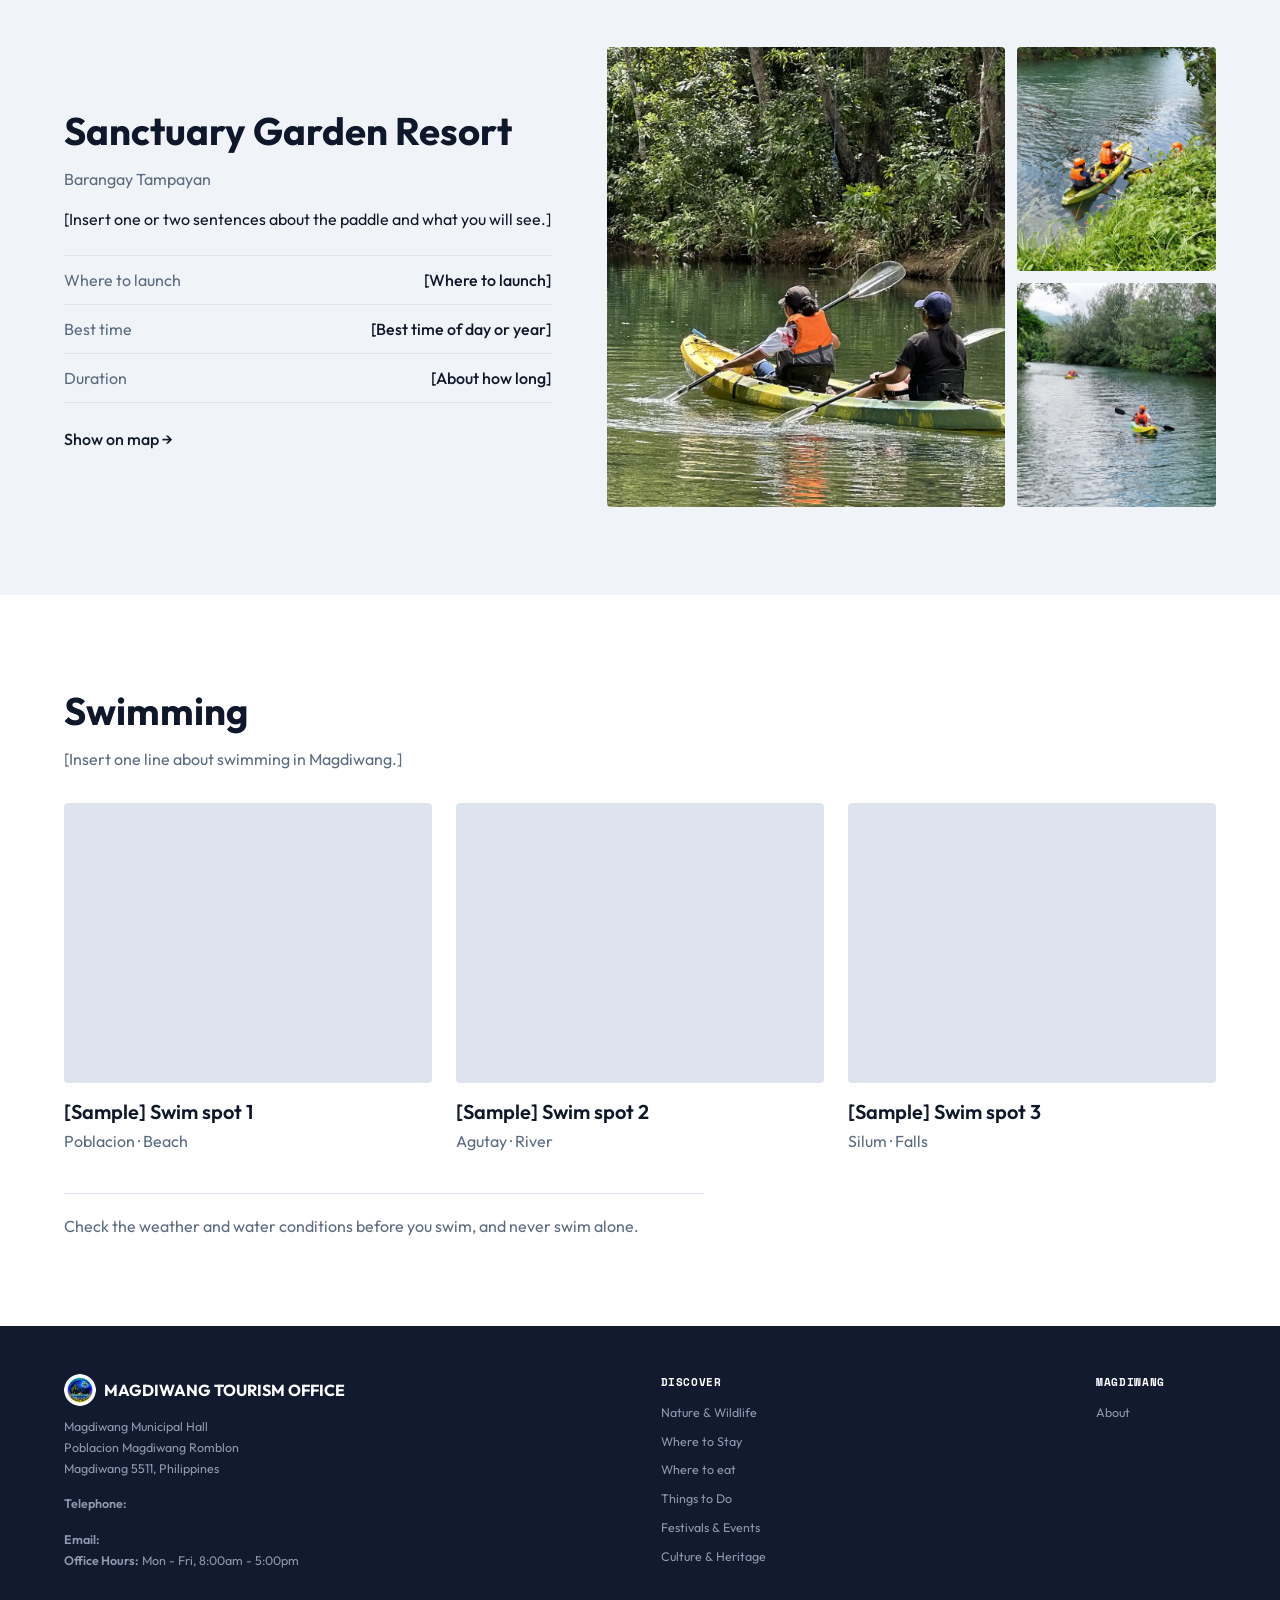
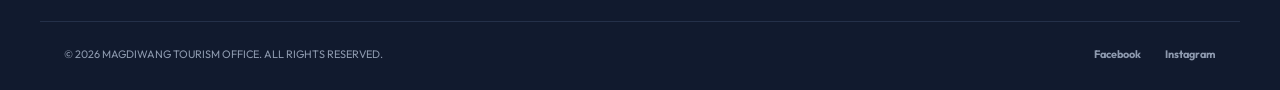
==== commit 2ee60520: "removed bg color of app icon" ====
--- a/html/activities.html
+++ b/html/activities.html
@@ -101,12 +101,12 @@
       </div>
       <div class="footer__col">
         <h4>DISCOVER</h4>
-        <a href="../index.html#tourist-spot">Mt. Guiting-Guiting</a>
-        <a href="../index.html#nature">Nature</a>
-        <a href="foods.html">Foods</a>
-        <a href="lodging.html">Lodging</a>
-        <a href="activities.html">Activities</a>
-        <a href="../index.html#events">Events</a>
+        <a href="nature.html">Nature & Wildlife</a>
+        <a href="lodging.html">Where to Stay</a>
+        <a href="foods.html">Where to eat</a>
+        <a href="activities.html">Things to Do</a>
+        <a href="events.html">Festivals & Events</a>
+        <a href="culture.html">Culture & Heritage</a>
       </div>
       <div class="footer__col">
         <h4>MAGDIWANG</h4>
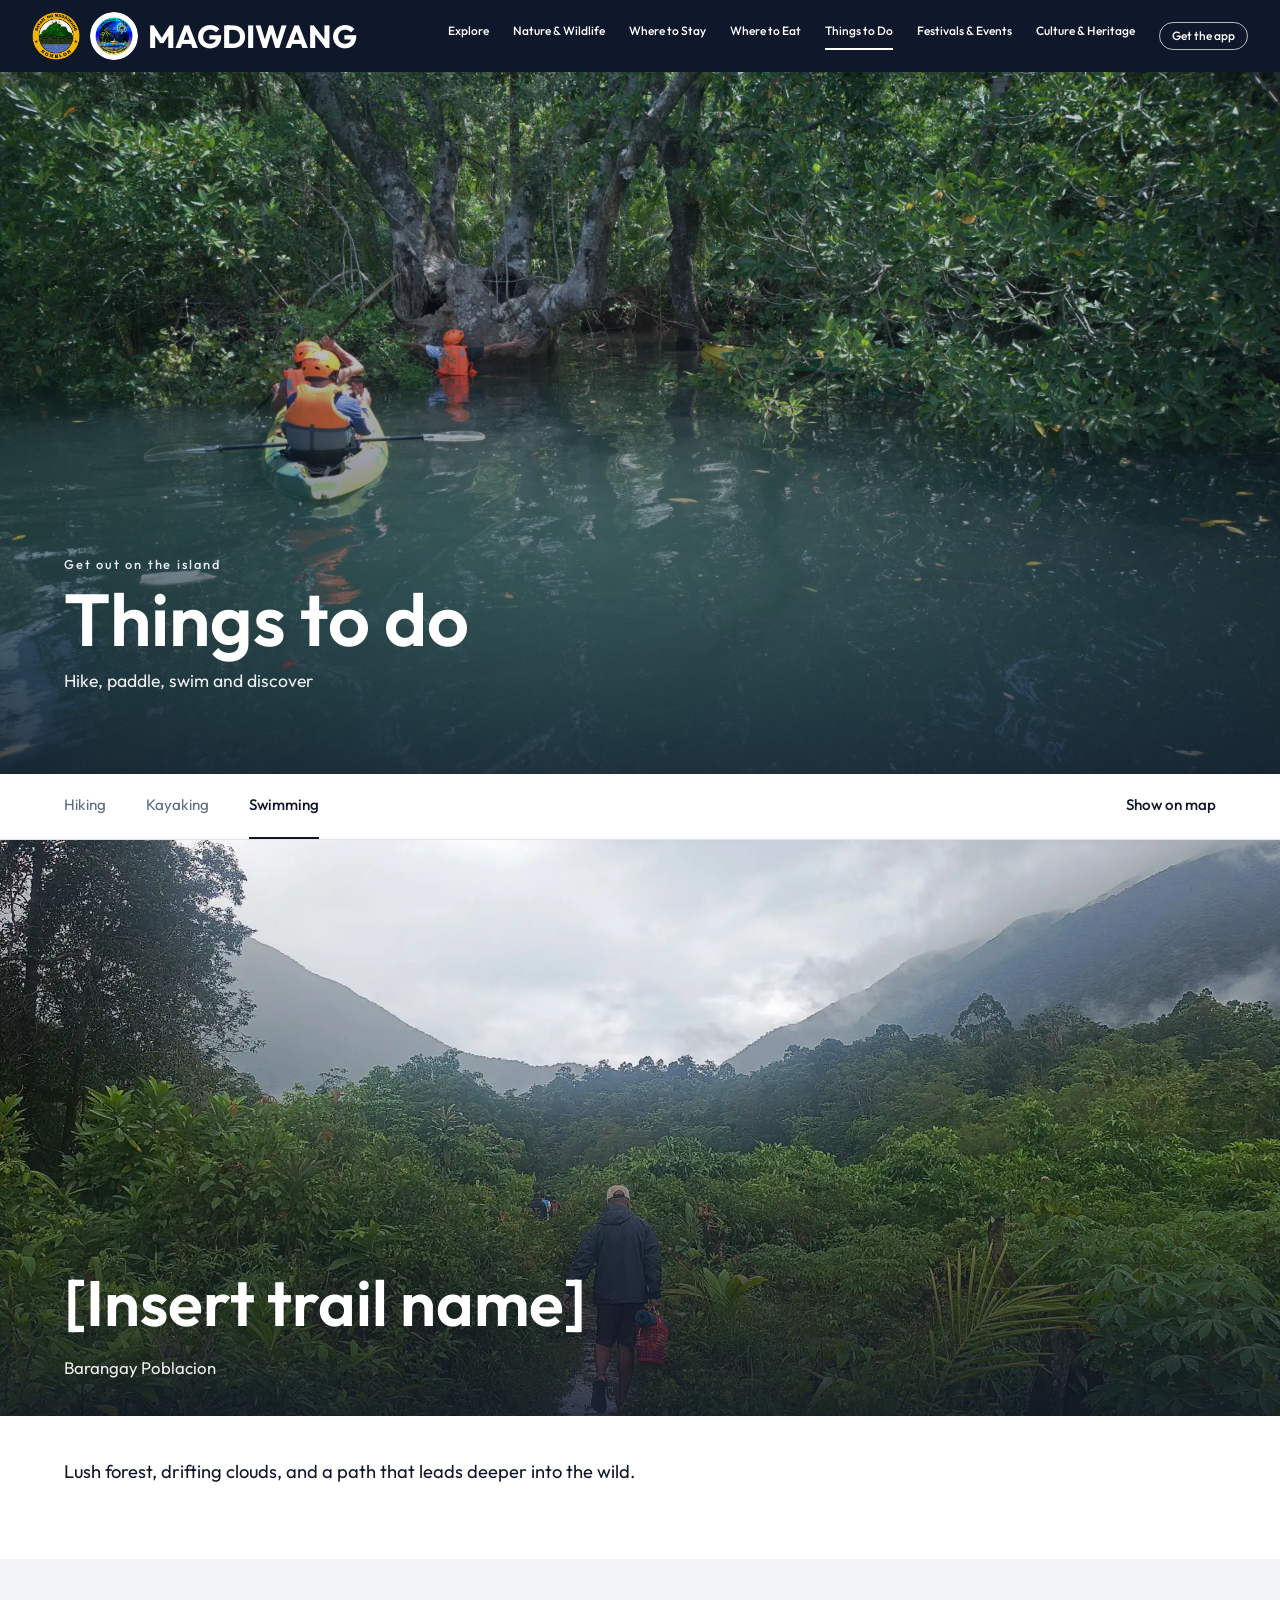
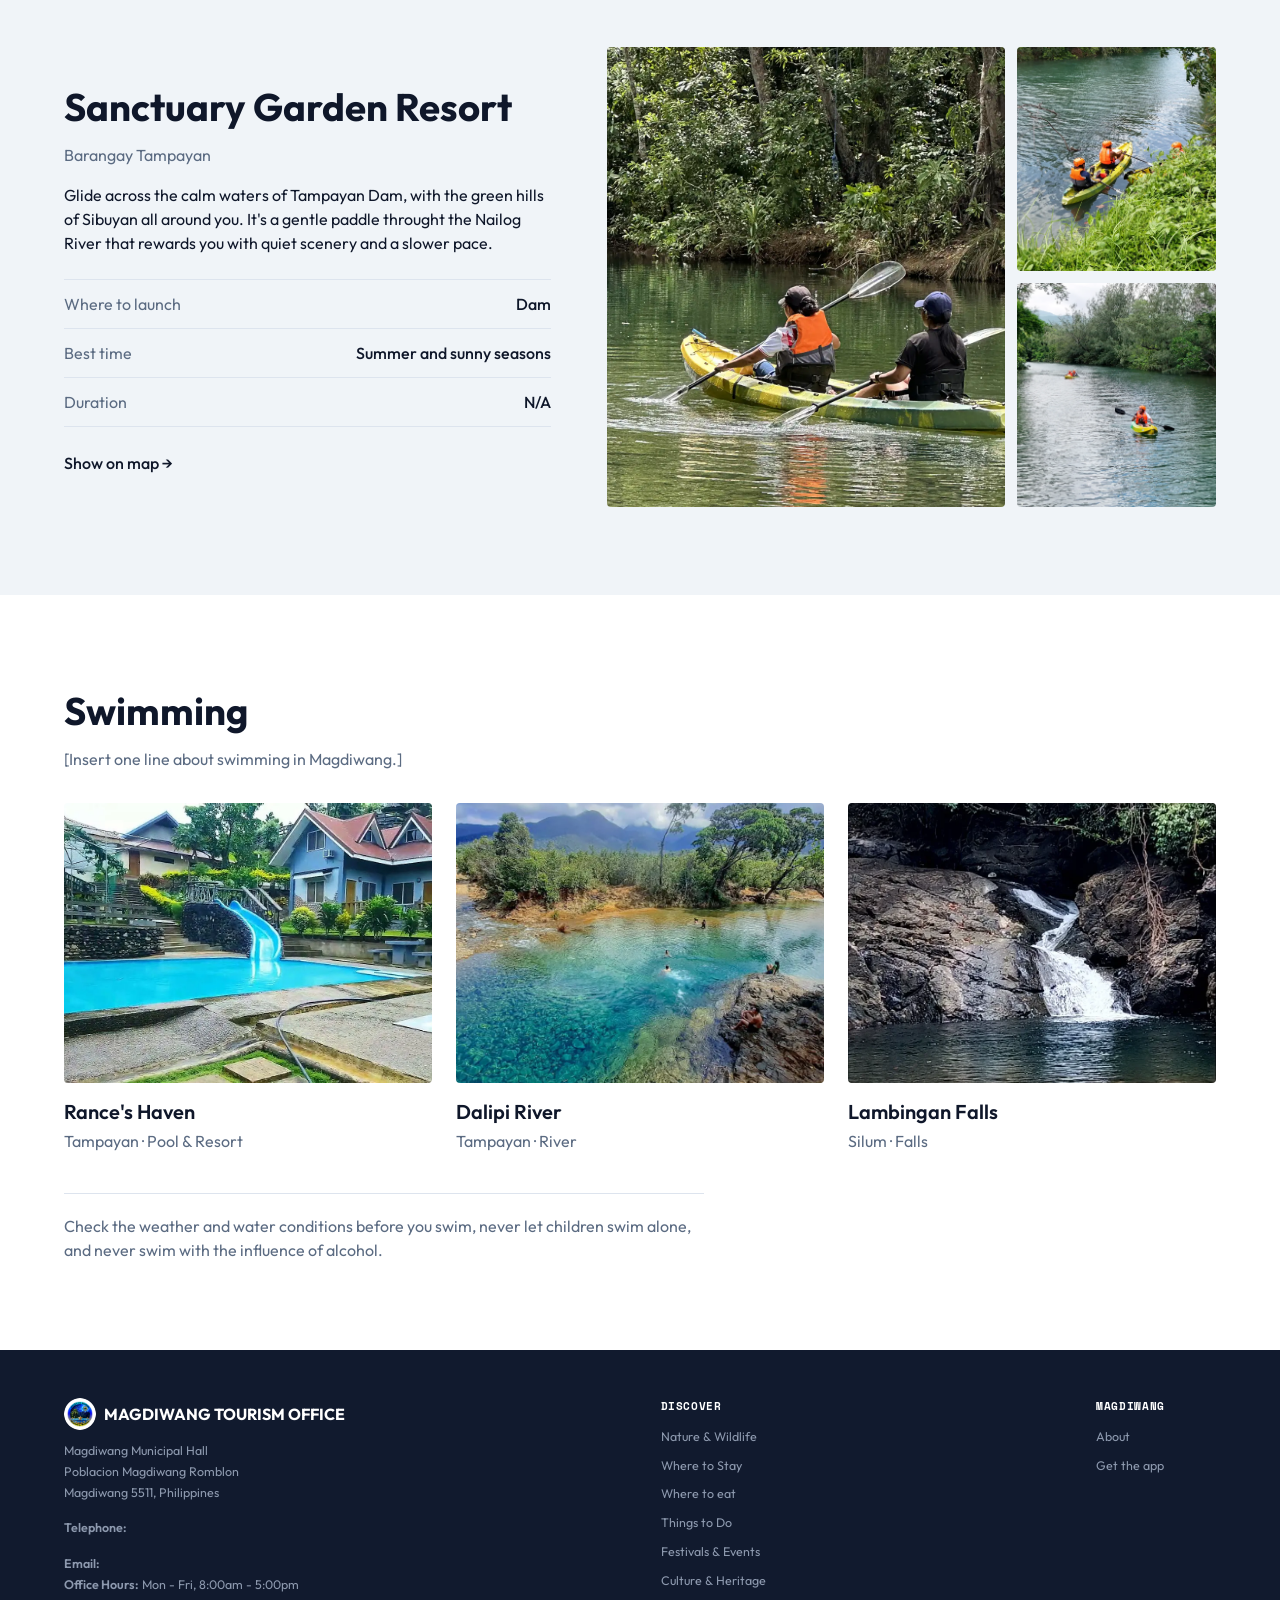
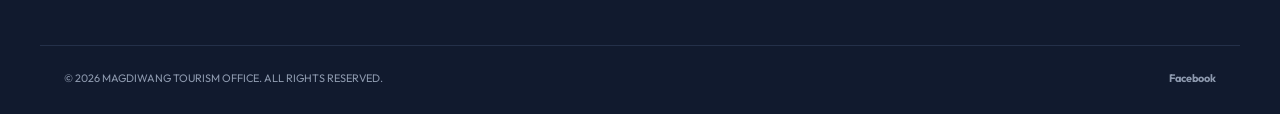
==== commit d1b8fe0b: "added new images and made lots of changes to the code including reworking of pwa installation" ====
--- a/html/activities.html
+++ b/html/activities.html
@@ -3,7 +3,7 @@
 <head>
   <meta charset="utf-8">
   <meta name="viewport" content="width=device-width, initial-scale=1, viewport-fit=cover">
-  <title>Activities | Magdiwang Tourism Office</title>
+  <title>Things to Do | Magdiwang Tourism Office</title>
   <meta name="description" content="Hiking, kayaking and swimming in Magdiwang, Sibuyan Island, Romblon.">
   <meta name="theme-color" content="#0f172a">
   <link rel="manifest" href="../manifest.webmanifest">
@@ -27,26 +27,24 @@
         <a href="explore.html">Explore</a>
         <a href="nature.html">Nature & Wildlife</a>
         <a href="lodging.html">Where to Stay</a>
-        <a href="foods.html">Where to Eat</a>
+        <a href="coming-soon.html">Where to Eat</a>
         <a href="activities.html" aria-current="page">Things to Do</a>
         <a href="events.html">Festivals & Events</a>
-        <a href="culture.html">Culture & Heritage</a>
+        <a href="coming-soon.html">Culture & Heritage</a>
+        <a href="install.html">Get the app</a>
     </nav>
   </header>
 
   <main>
-    <section class="ahero" aria-roledescription="carousel" aria-label="Photos of activities in Magdiwang">
+    <section class="ahero" aria-label="Photos of activities in Magdiwang">
       <div class="ahero__track" id="slides">
-        <div class="ahero__slide" style="background-image:url('../assets/activities/hero.webp')"></div>
-        <div class="ahero__slide" style="background-image:url('../assets/activities/hero-2.webp')"></div>
-      <!-- <div class="ahero__slide" style="background-image:url('../assets/activities-hero-3.webp')"></div> -->  
+        <div class="ahero__slide" style="background-image:url('../assets/activities/hero.webp')"></div>  
       </div>
       <div class="ahero__text">
         <p class="ahero__eyebrow">Get out on the island</p>
         <h1>Things to do</h1>
         <p>Hike, paddle, swim and discover</p>
       </div>
-      <div class="ahero__dots" id="dots" role="group" aria-label="Choose a photo"></div>
     </section>
 
     <div class="asub">
@@ -54,7 +52,7 @@
         <a href="#hiking" class="on">Hiking</a>
         <a href="#kayaking">Kayaking</a>
         <a href="#swimming">Swimming</a>
-        <a class="asub__map" href="../index.html#map-section">Show on map</a>
+        <a class="asub__map" href="../index.html?cat=Activities#map-section">Show on map</a>
       </div>
     </div>
 
@@ -103,19 +101,20 @@
         <h4>DISCOVER</h4>
         <a href="nature.html">Nature & Wildlife</a>
         <a href="lodging.html">Where to Stay</a>
-        <a href="foods.html">Where to eat</a>
+        <a href="coming-soon.html">Where to eat</a>
         <a href="activities.html">Things to Do</a>
         <a href="events.html">Festivals & Events</a>
-        <a href="culture.html">Culture & Heritage</a>
+        <a href="coming-soon.html">Culture & Heritage</a>
       </div>
       <div class="footer__col">
         <h4>MAGDIWANG</h4>
         <a href="../index.html#about">About</a>
+        <a href="install.html">Get the app</a>
       </div>
     </div>
     <div class="wrap footer__bottom">
       <span>&copy; <span id="year">2026</span> MAGDIWANG TOURISM OFFICE. ALL RIGHTS RESERVED.</span>
-      <span class="footer__social"><a href="https://www.facebook.com/profile.php?id=61583923357666">Facebook</a><a href="#">Instagram</a></span>
+      <span class="footer__social"><a href="https://www.facebook.com/profile.php?id=61583923357666">Facebook</a></span>
     </div>
   </footer>
 
--- a/style/index.css
+++ b/style/index.css
@@ -125,6 +125,9 @@
 /* Responsive */
 @media (max-width: 960px) { .cards { grid-template-columns: repeat(2, 1fr); } }
 @media (max-width: 720px) {
+  .nav__logos { gap: 8px; align-items: center; }
+  .nav__logos img { width: 36px; height: 36px; }
+  .nav__logos h1 { font-size: 1.1rem; letter-spacing: .02em; }
   .nav { padding: 0 16px; }
   .nav__toggle { display: block; }
   .nav__links {
@@ -162,8 +165,7 @@
   .footer { padding-bottom: calc(28px + 64px + env(safe-area-inset-bottom, 0px)); }
 }
 
-/* ===== Install prompt banner =====
-   Paste at the END of style/index.css. Sits just above the mobile tab bar. */
+/* ===== Install alert + nav link ===== */
 .install { display: none; }
 
 @media (max-width: 720px) {
@@ -175,13 +177,17 @@
     background: var(--navy); color: #fff; border: 1px solid #2a3a5c;
     box-shadow: 0 8px 24px rgba(15,23,42,.35);
   }
-  .install p { flex: 1; font-size: .85rem; line-height: 1.35; margin: 0; }
-  .install__go {
-    border: 0; border-radius: 999px; padding: 8px 16px; cursor: pointer;
-    background: #fff; color: var(--navy); font: inherit; font-size: .85rem; font-weight: 600;
-  }
+  .install__link { flex: 1; display: block; line-height: 1.35; color: #fff; }
+  .install__title { display: block; font-size: .9rem; font-weight: 600; }
+  .install__sub { display: block; font-size: .78rem; color: #cbd5e1; }
   .install__x {
     border: 0; background: none; color: #cbd5e1; cursor: pointer;
     font-size: 1.4rem; line-height: 1; padding: 0 4px;
   }
+}
+
+/* "Get the app" shows as a pill in the desktop nav */
+@media (min-width: 721px) {
+  .nav__links a[href$="install.html"] { border: 1px solid rgba(255,255,255,.7); border-radius: 999px; padding: 4px 12px; }
+  .nav__links a[href$="install.html"]:hover { background: #fff; color: var(--navy); opacity: 1; }
 }
--- a/style/activities.css
+++ b/style/activities.css
@@ -3,18 +3,15 @@
 h2 { font-size: 2.4rem; font-weight: 700; }
 .lead { color: var(--muted); margin: 6px 0 32px; }
 
-/* Sliding hero, no buttons */
+/* Hero */
 .ahero { position: relative; min-height: 78vh; overflow: hidden; color: #fff; display: grid; align-items: end; background: var(--navy); }
-.ahero__track { position: absolute; inset: 0; display: flex; transition: transform .8s ease; }
+.ahero__track { position: absolute; inset: 0; display: flex; }
 .ahero__slide { flex: 0 0 100%; background-size: cover; background-position: center; }
 .ahero::before { content: ""; position: absolute; inset: 0; z-index: 1; background: linear-gradient(to top, rgba(15,23,42,.8), rgba(15,23,42,.25) 65%); }
 .ahero__text { position: relative; z-index: 2; max-width: 1200px; width: 100%; margin: 0 auto; padding: 0 24px 80px; }
 .ahero__eyebrow { font-size: .8rem; letter-spacing: .14em; font-weight: 500; opacity: .9; }
 .ahero__text h1 { font-size: clamp(2.6rem, 8vw, 4.6rem); font-weight: 600; margin-top: 6px; line-height: 1.05; }
 .ahero__text p:last-child { margin-top: 10px; font-size: 1.1rem; opacity: .92; }
-.ahero__dots { position: absolute; z-index: 3; left: 0; right: 0; bottom: 24px; display: flex; justify-content: center; gap: 10px; }
-.ahero__dots button { width: 10px; height: 10px; padding: 0; border-radius: 50%; border: 1.5px solid #fff; background: transparent; cursor: pointer; }
-.ahero__dots button[aria-current="true"] { background: #fff; }
 
 /* Sticky activity bar */
 .asub { position: sticky; top: 72px; z-index: 40; background: #fff; border-bottom: 1px solid #dde4ee; }
@@ -69,4 +66,4 @@
   .kayak, .swim { padding: 56px 0; }
   h2 { font-size: 2rem; }
 }
-@media (prefers-reduced-motion: reduce) { .ahero__track { transition: none; } }+@media (reduce) { .ahero__track { transition: none; } }
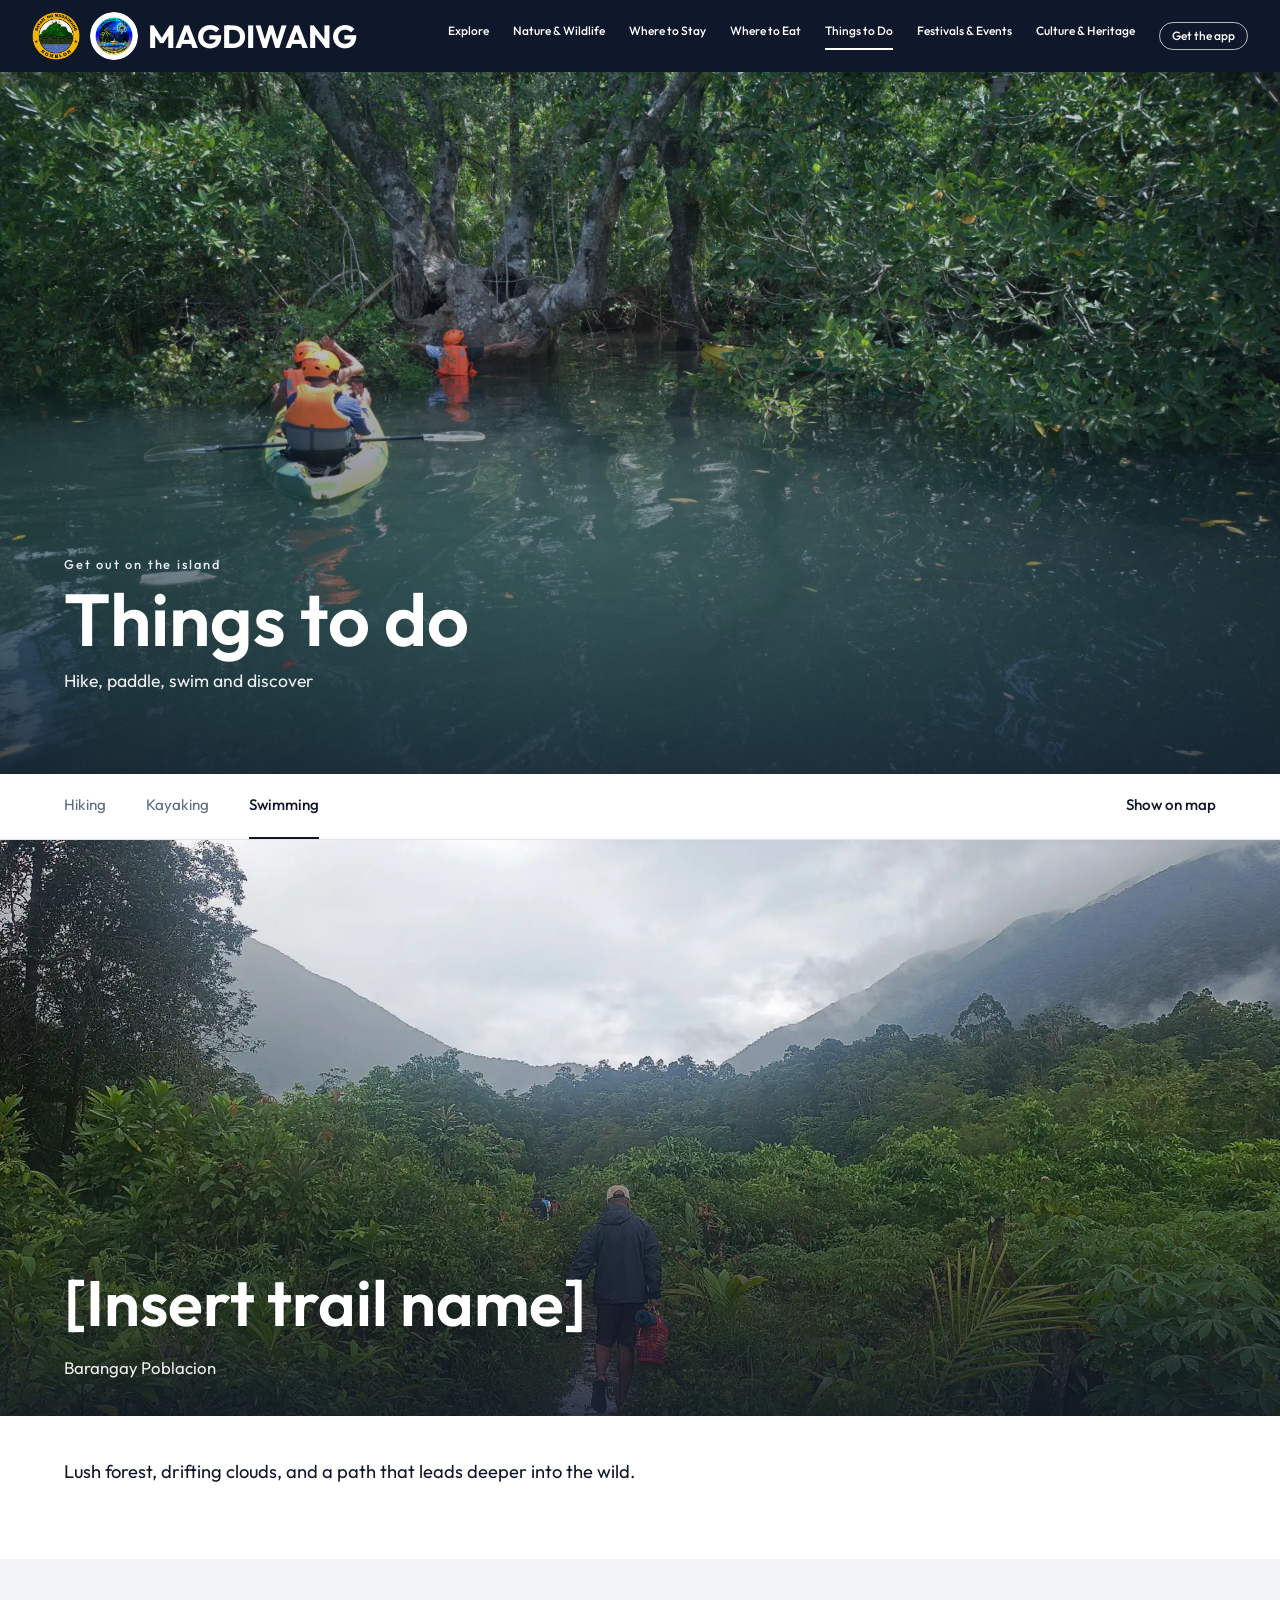
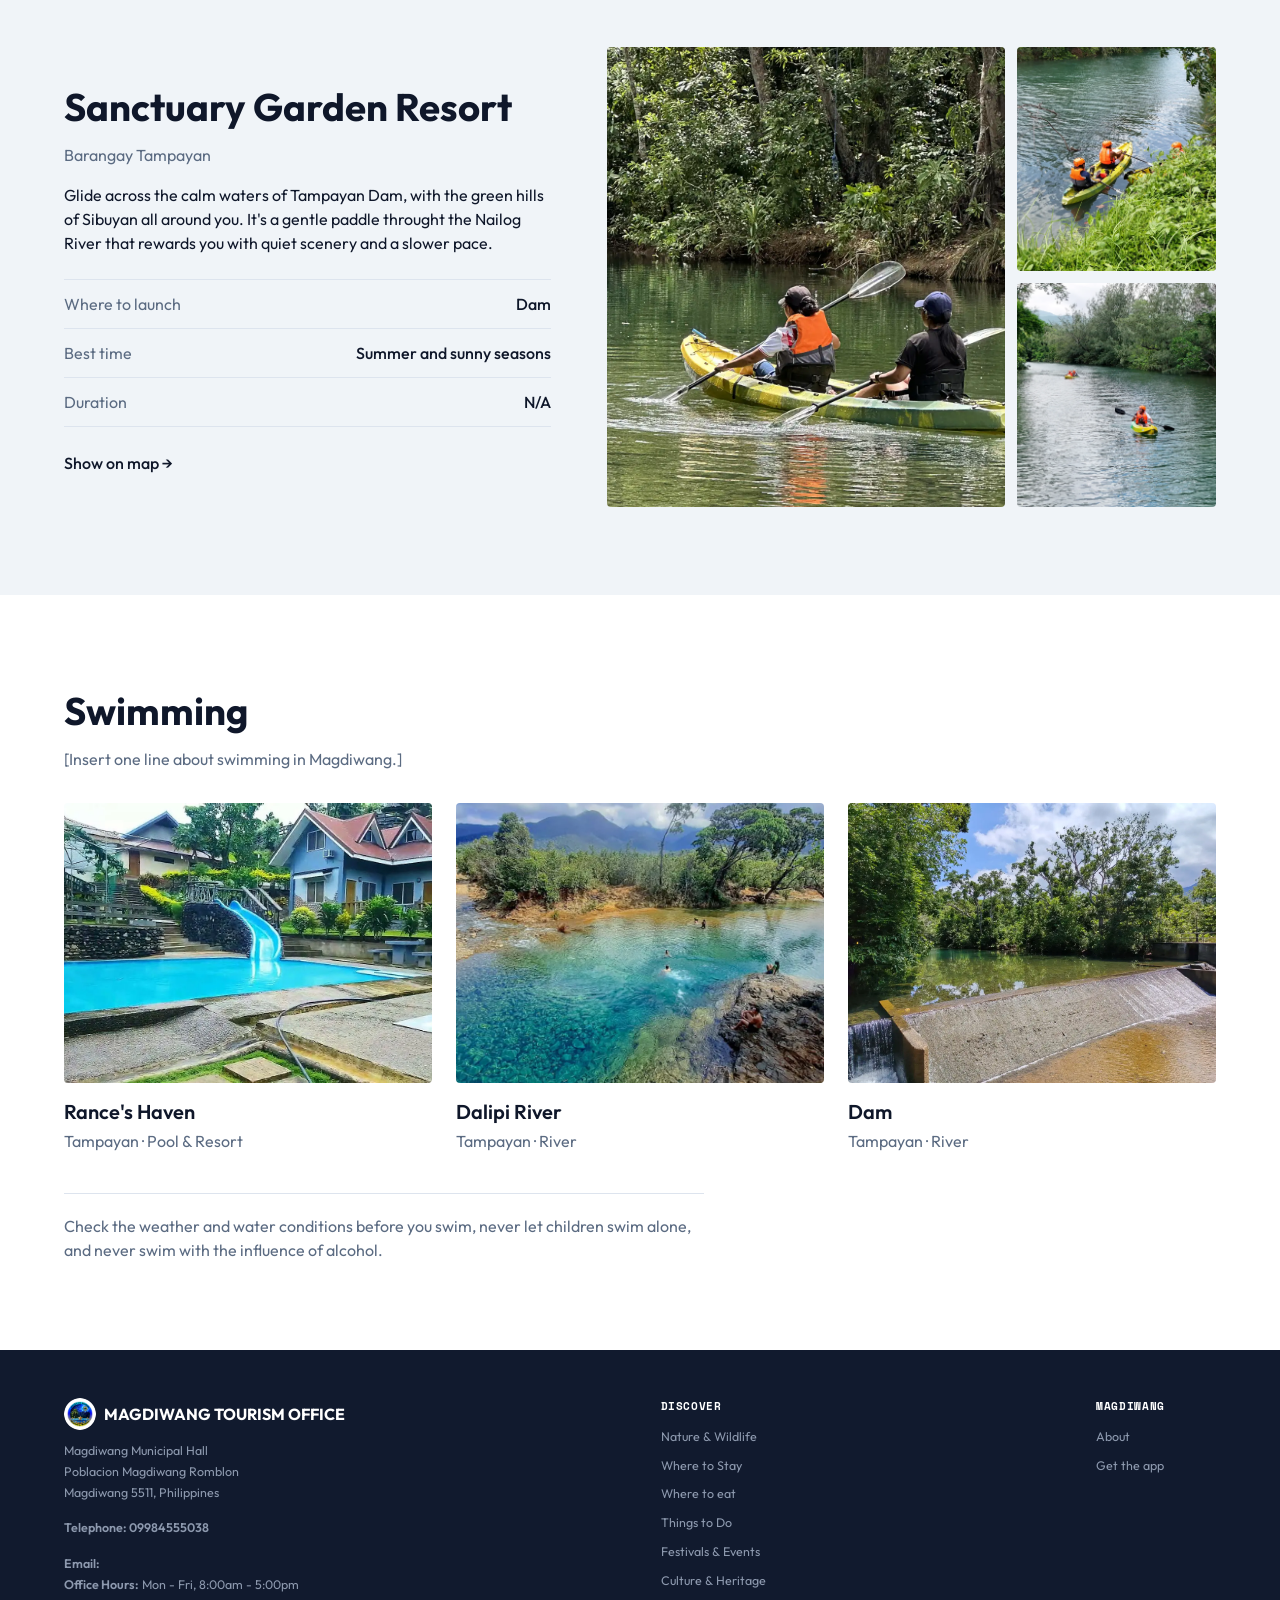
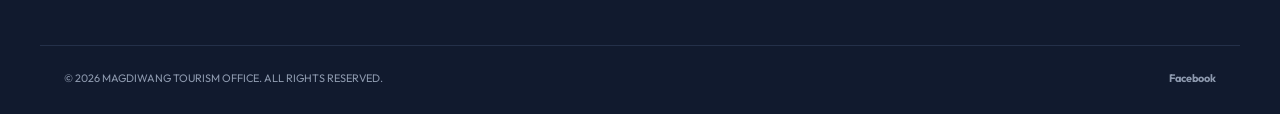
==== commit 34c866df: "added new contents added the news update feature" ====
--- a/html/activities.html
+++ b/html/activities.html
@@ -94,7 +94,7 @@
           <strong>MAGDIWANG TOURISM OFFICE</strong>
         </div>
         <p>Magdiwang Municipal Hall<br>Poblacion Magdiwang Romblon<br>Magdiwang 5511, Philippines</p>
-        <p class="footer__contact"><b>Telephone:</b></p>
+        <p class="footer__contact"><b>Telephone: 09984555038</b></p>
         <p class="footer__contact"><b>Email:</b><br><b>Office Hours:</b> Mon - Fri, 8:00am - 5:00pm</p>
       </div>
       <div class="footer__col">
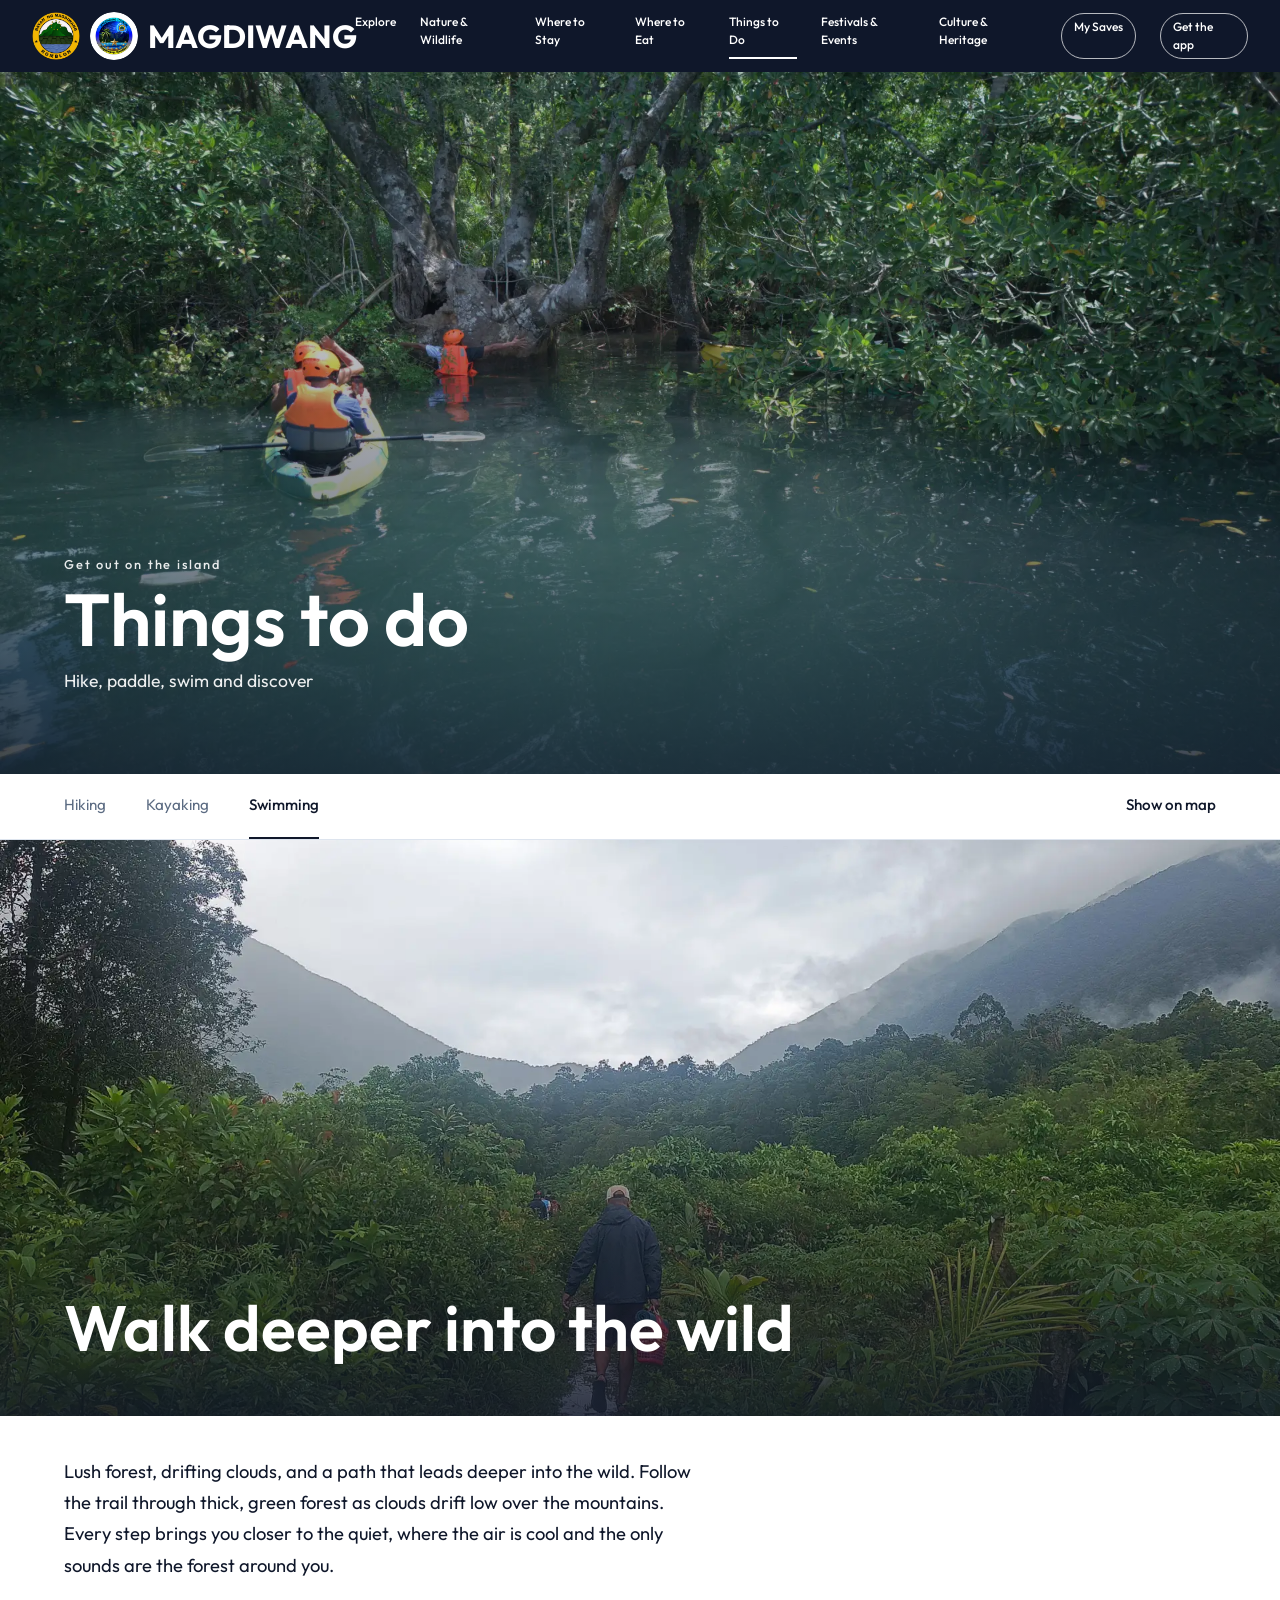
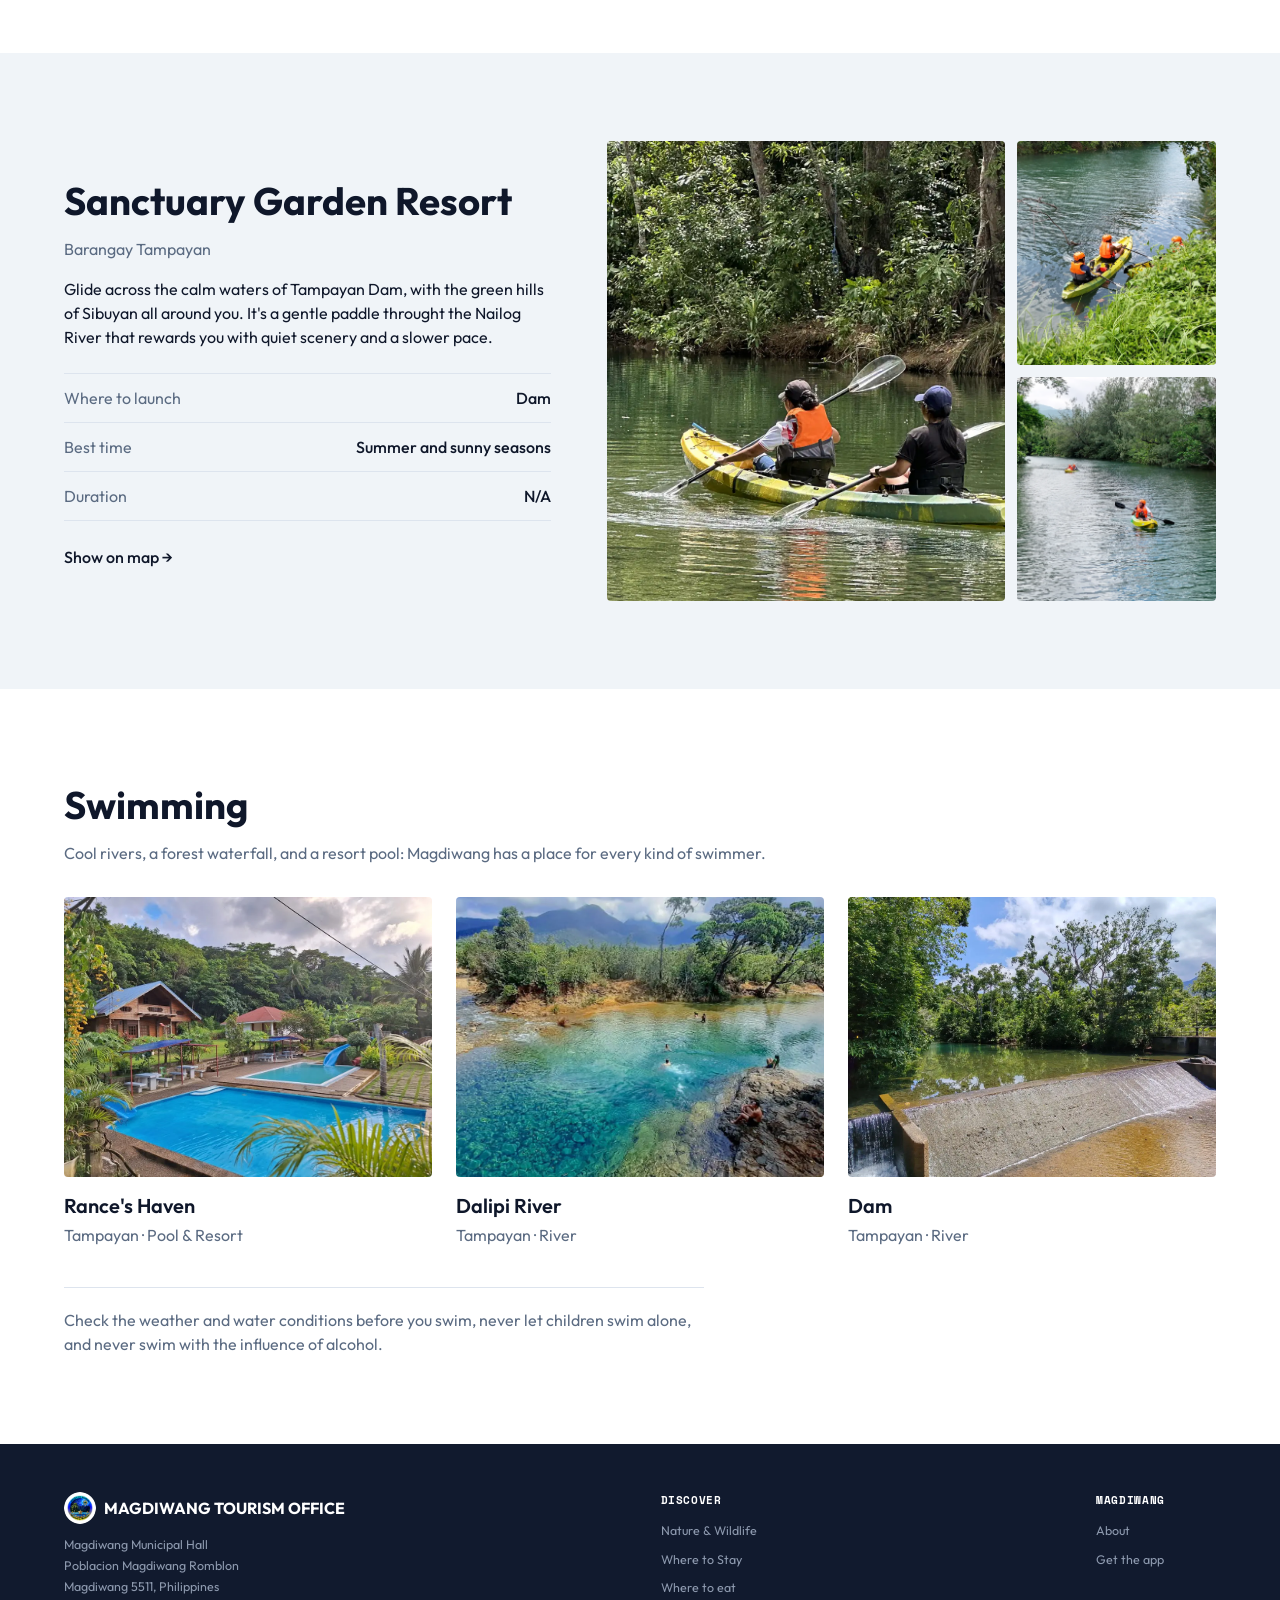
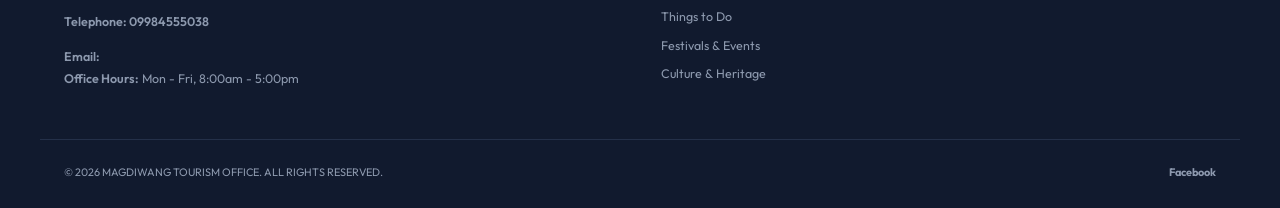
==== commit 04c9ac43: "added lightbox feature for better image viewing" ====
--- a/html/activities.html
+++ b/html/activities.html
@@ -121,5 +121,6 @@
   <script src="../data/activities.js"></script>
   <script src="../js/main.js"></script>
   <script src="../js/activities.js"></script>
+  <script src="../js/lightbox.js"></script>
 </body>
 </html>
--- a/style/index.css
+++ b/style/index.css
@@ -190,4 +190,50 @@
 @media (min-width: 721px) {
   .nav__links a[href$="install.html"] { border: 1px solid rgba(255,255,255,.7); border-radius: 999px; padding: 4px 12px; }
   .nav__links a[href$="install.html"]:hover { background: #fff; color: var(--navy); opacity: 1; }
+}
+
+/* ===== Save to My Trip ===== */
+.heart { flex: none; width: 44px; height: 44px; padding: 0; border: 1px solid #dde4ee; border-radius: 50%; background: #fff; display: grid; place-items: center; cursor: pointer; box-shadow: 0 2px 8px rgba(15,23,42,.15); }
+.heart svg { width: 22px; height: 22px; fill: none; stroke: var(--navy); stroke-width: 2; stroke-linejoin: round; }
+.heart:hover { border-color: var(--navy); }
+.heart.on svg { fill: #e11d48; stroke: #e11d48; }
+.heart:focus-visible { outline: 2px solid var(--navy); outline-offset: 2px; }
+.heart--abs { position: absolute; top: 12px; right: 12px; z-index: 3; }
+.spotwrap { position: relative; }
+
+@media (min-width: 721px) {
+  .nav__links .nav__trip { border: 1px solid rgba(255,255,255,.7); border-radius: 999px; padding: 4px 12px; white-space: nowrap; }
+  .nav__links .nav__trip:hover, .nav__links .nav__trip[aria-current="page"] { background: #fff; color: var(--navy); opacity: 1; }
+}
+/* the nav gets tight with one more link on smaller laptops */
+@media (min-width: 721px) and (max-width: 1180px) { .nav__links { gap: 14px; } }
+
+/* ===== Slide dots: the active dot stretches into a pill ===== */
+.hero__dots button[aria-current], .updates__dots button[aria-current],
+.falls__dots button[aria-current], .mom__dots button[aria-current],
+.coast__dots button[aria-current], .dishes__dots button[aria-current] {
+  position: relative;
+  width: 10px; height: 10px;
+  border-radius: 999px;
+  transition: width .25s ease, background-color .25s ease;
+}
+.hero__dots button[aria-current="true"], .updates__dots button[aria-current="true"],
+.falls__dots button[aria-current="true"], .mom__dots button[aria-current="true"],
+.coast__dots button[aria-current="true"], .dishes__dots button[aria-current="true"] {
+  width: 28px;
+}
+/* Bigger tap area without changing how the dots look (about 44px tall) */
+.hero__dots button[aria-current]::before, .updates__dots button[aria-current]::before,
+.falls__dots button[aria-current]::before, .mom__dots button[aria-current]::before,
+.coast__dots button[aria-current]::before, .dishes__dots button[aria-current]::before {
+  content: ""; position: absolute; inset: -17px -5px;
+}
+.hero__dots button[aria-current]:focus-visible { outline: 2px solid #fff; outline-offset: 3px; }
+.updates__dots button[aria-current]:focus-visible, .falls__dots button[aria-current]:focus-visible,
+.mom__dots button[aria-current]:focus-visible, .coast__dots button[aria-current]:focus-visible,
+.dishes__dots button[aria-current]:focus-visible { outline: 2px solid var(--navy); outline-offset: 3px; }
+@media (prefers-reduced-motion: reduce) {
+  .hero__dots button[aria-current], .updates__dots button[aria-current],
+  .falls__dots button[aria-current], .mom__dots button[aria-current],
+  .coast__dots button[aria-current], .dishes__dots button[aria-current] { transition: none; }
 }
